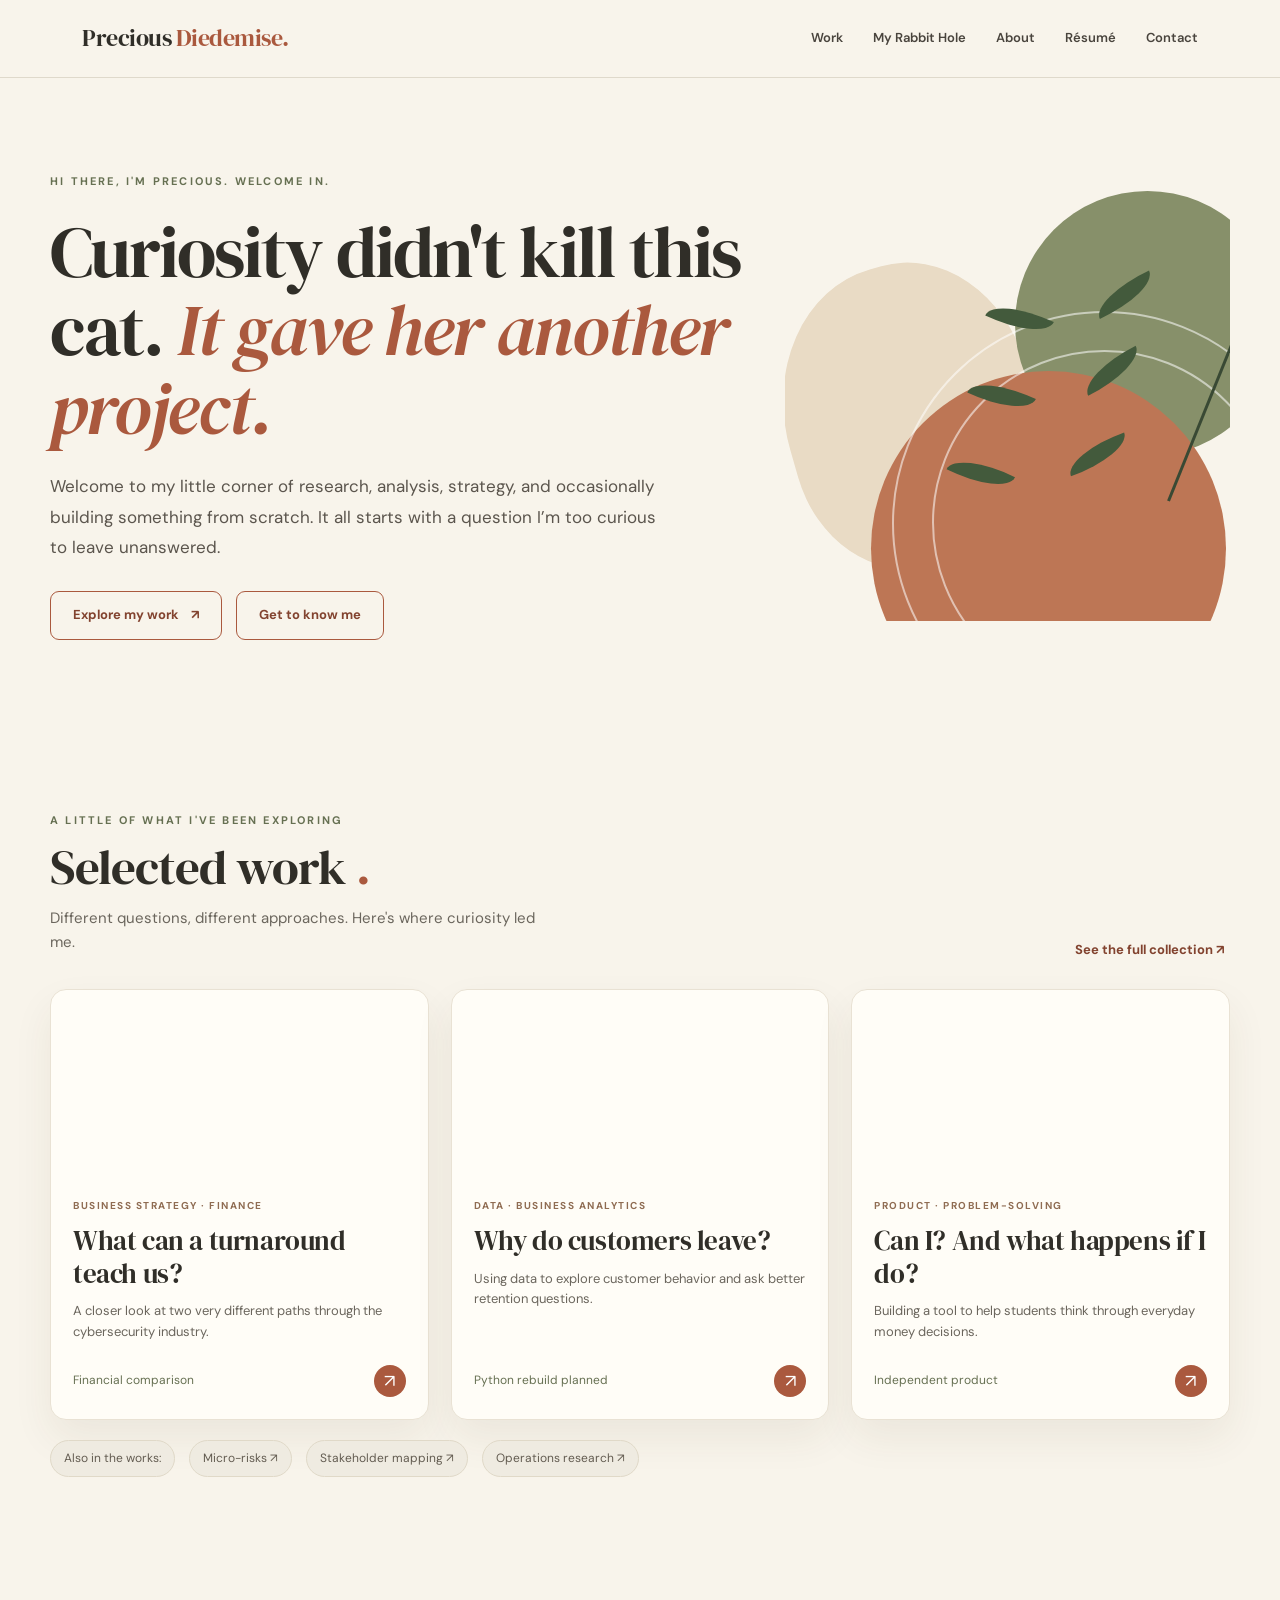
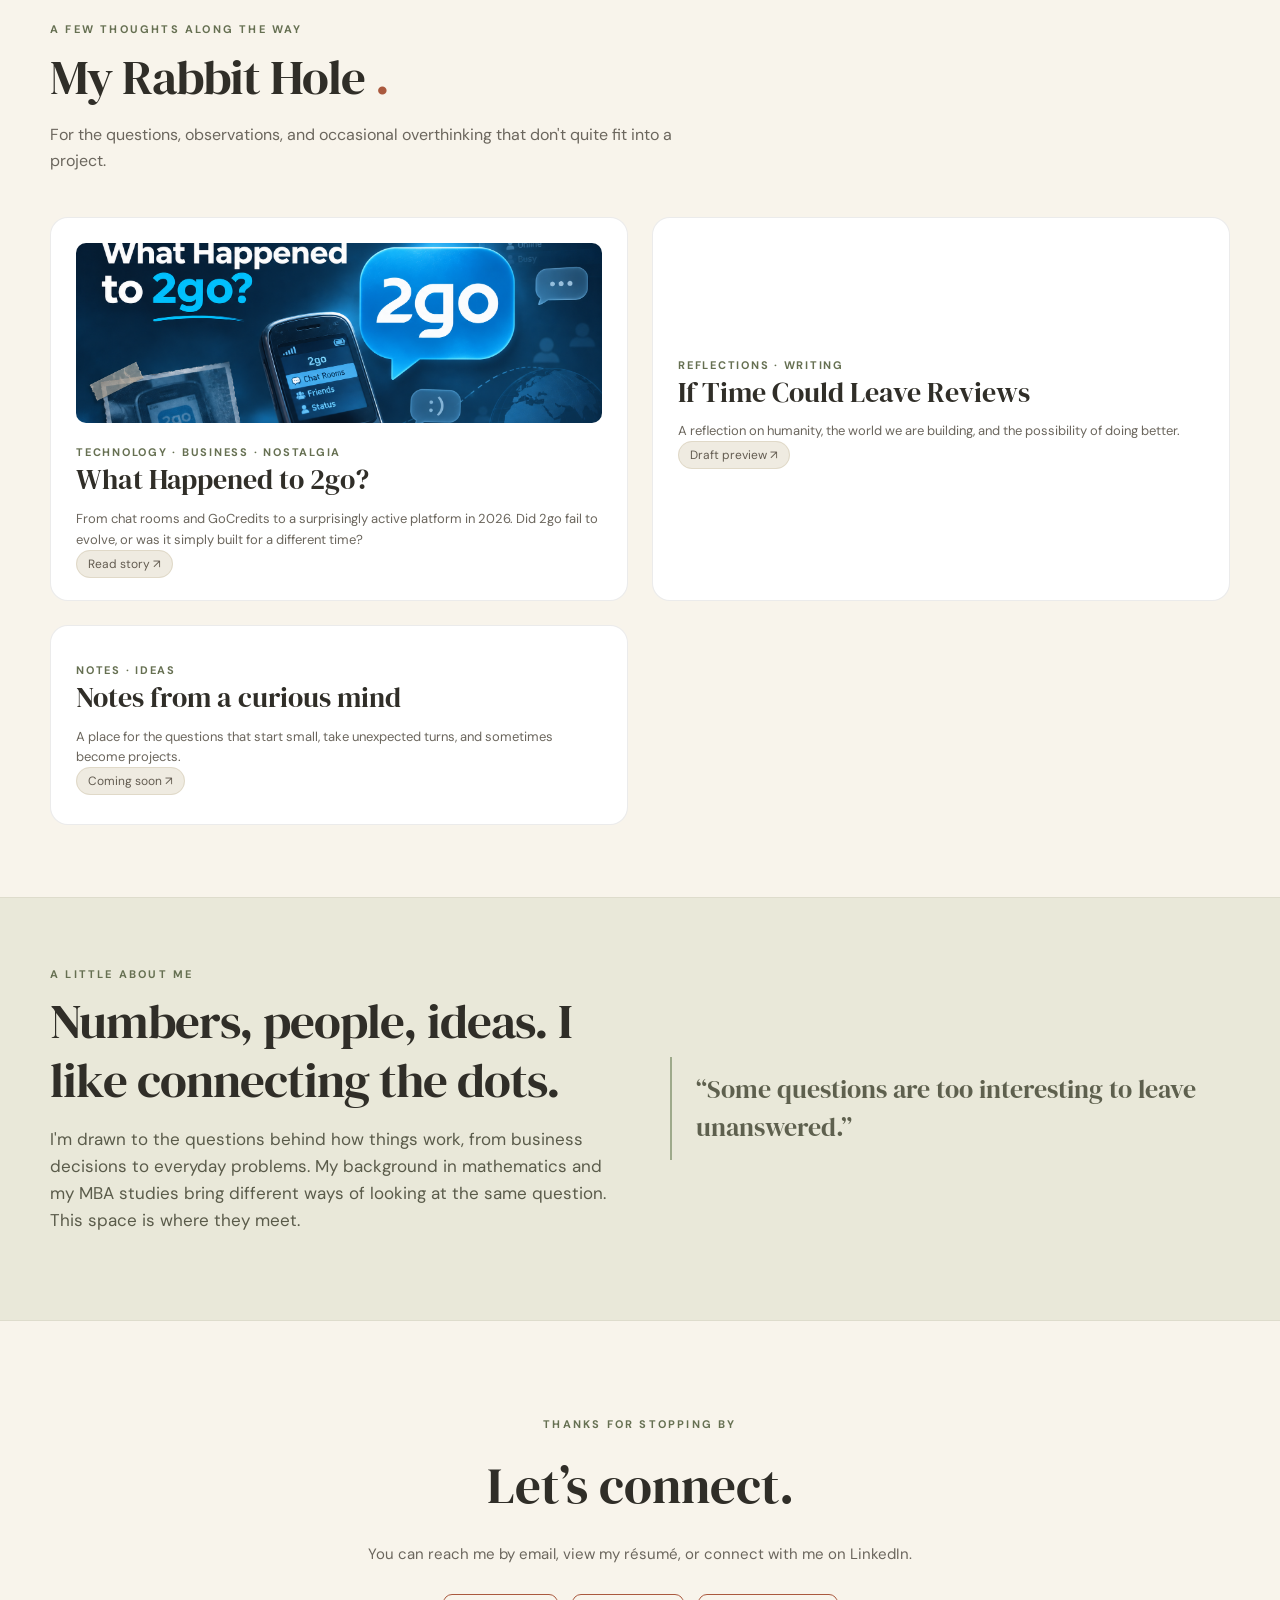
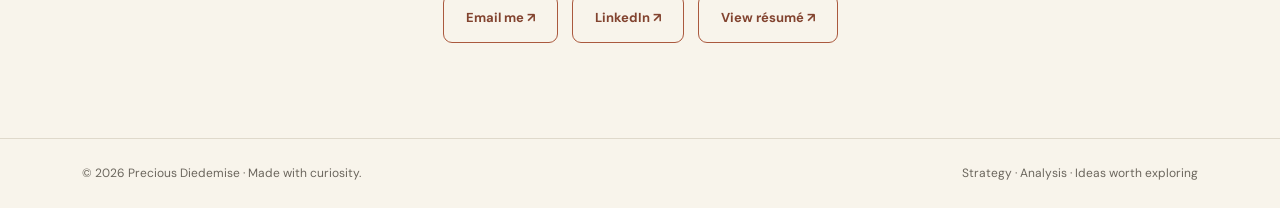
==== index.html @ a63f5d5a "Refactor HTML structure and content Updated the structure of the HTML document by modifying the head" ====
<!DOCTYPE html>
<html lang="en">
<head>
  <meta charset="utf-8"/>
  <meta name="viewport" content="width=device-width, initial-scale=1"/>
  <meta name="theme-color" content="#f8f4eb"/>
  <title>Precious Diedemise · A curious little corner</title>
  <link href="style.css" rel="stylesheet"/>
</head>

<body>
  <header class="header">
    <div class="shell header-in">
      <a class="brand" href="#home">
        Precious <em>Diedemise.</em>
      </a>

      <button class="menu" aria-controls="nav"
        aria-expanded="false" onclick="toggleNav()">
        Menu ☰
      </button>

      <nav class="nav" id="nav">
        <a href="#work">Work</a>
        <a href="#rabbit-hole">My Rabbit Hole</a>
        <a href="#about">About</a>
        <a href="Diedemise_Precious_Resume.pdf"
          rel="noopener" target="_blank">Résumé</a>
        <a href="#contact">Contact</a>
      </nav>
    </div>
  </header>

  <main>

    <!-- HOME -->
    <section class="shell hero" id="home">
      <div>
        <div class="eyebrow">
          Hi there, I'm Precious. Welcome in.
        </div>

        <h1>
          Curiosity didn't kill this cat.
          <em>It gave her another project.</em>
        </h1>

        <p class="intro">
          Welcome to my little corner of research,
          analysis, strategy, and occasionally building
          something from scratch. It all starts with a
          question I’m too curious to leave unanswered.
        </p>

        <div class="cta-line">
          <a class="secondary" href="#work">
            Explore my work <span>↗</span>
          </a>
          <a class="secondary" href="#about">
            Get to know me
          </a>
        </div>
      </div>

      <div class="hero-art" aria-hidden="true">
        <div class="pale"></div>
        <div class="medium"></div>
        <div class="large"></div>
        <div class="line"></div>
        <div class="line two"></div>
        <div class="stem"></div>
        <i class="leaf l1"></i>
        <i class="leaf l2"></i>
        <i class="leaf l3"></i>
        <i class="leaf l4"></i>
        <i class="leaf l5"></i>
        <i class="leaf l6"></i>
      </div>
    </section>

    <!-- SELECTED WORK -->
    <section class="shell sect" id="work">
      <div class="sect-head">
        <div>
          <div class="eyebrow">
            A little of what I've been exploring
          </div>

          <h2>
            Selected work
            <span style="color:var(--rust)">.</span>
          </h2>

          <p class="section-note">
            Different questions, different approaches.
            Here's where curiosity led me.
          </p>
        </div>

        <button class="all-link" onclick="showAll()">
          See the full collection ↗
        </button>
      </div>

      <div class="cards">

        <button class="project" onclick="openCase('finance')">
          <div class="project-art finance" aria-hidden="true">
            <i class="sun"></i>
            <i class="bar b1"></i>
            <i class="bar b2"></i>
            <i class="bar b3"></i>
            <i class="curve"></i>
          </div>

          <div class="project-body">
            <span class="tag">Business strategy · Finance</span>
            <h3>What can a turnaround teach us?</h3>
            <p>
              A closer look at two very different paths
              through the cybersecurity industry.
            </p>
            <div class="project-bottom">
              <span>Financial comparison</span>
              <span class="circle-arrow">↗</span>
            </div>
          </div>
        </button>

        <button class="project" onclick="openCase('churn')">
          <div class="project-art churn" aria-hidden="true">
            <i class="orbit"></i>
            <i class="orbit two"></i>
            <i class="dot d1"></i>
            <i class="dot d2"></i>
            <i class="dot d3"></i>
            <i class="dot d4"></i>
          </div>

          <div class="project-body">
            <span class="tag">Data · Business analytics</span>
            <h3>Why do customers leave?</h3>
            <p>
              Using data to explore customer behavior
              and ask better retention questions.
            </p>
            <div class="project-bottom">
              <span>Python rebuild planned</span>
              <span class="circle-arrow">↗</span>
            </div>
          </div>
        </button>

        <button class="project" onclick="openCase('cani')">
          <div class="project-art product-art" aria-hidden="true">
            <div class="phone">
              <div class="stripe"></div>
              <div class="stripe"></div>
              <div class="stripe"></div>
              <div class="stripe"></div>
            </div>
          </div>

          <div class="project-body">
            <span class="tag">Product · Problem-solving</span>
            <h3>Can I? And what happens if I do?</h3>
            <p>
              Building a tool to help students think
              through everyday money decisions.
            </p>
            <div class="project-bottom">
              <span>Independent product</span>
              <span class="circle-arrow">↗</span>
            </div>
          </div>
        </button>

      </div>

      <div class="other-work">
        <span class="pill">Also in the works:</span>

        <button class="pill" onclick="openCase('micro')">
          Micro-risks ↗
        </button>

        <button class="pill" onclick="openCase('chamber')">
          Stakeholder mapping ↗
        </button>

        <button class="pill" onclick="openCase('iss')">
          Operations research ↗
        </button>
      </div>
    </section>

    <!-- MY RABBIT HOLE -->
    <section class="shell sect" id="rabbit-hole">

      <div class="eyebrow">
        A few thoughts along the way
      </div>

      <div class="sect-head">
        <div>
          <h2>
            My Rabbit Hole
            <span style="color:var(--rust)">.</span>
          </h2>

          <p class="rabbit-intro">
            For the questions, observations, and
            occasional overthinking that don't quite
            fit into a project.
          </p>
        </div>
      </div>

      <div class="rabbit-grid">

        <!-- 2GO ARTICLE -->
        <a href="rabbit-hole/2go.html"
           class="rabbit-card"
           style="display:block; text-decoration:none; color:inherit;">

          <img
            src="what-happened-to-2go.png"
            alt="What Happened to 2go?"
            style="width:100%; height:180px; object-fit:cover; object-position:center; border-radius:10px; display:block; margin-bottom:16px;"
          />

          <span class="rabbit-tag">
            Technology · Business · Nostalgia
          </span>

          <h3>What Happened to 2go?</h3>

          <p>
            From chat rooms and GoCredits to a
            surprisingly active platform in 2026.
            Did 2go fail to evolve, or was it
            simply built for a different time?
          </p>

          <span class="pill">Read story ↗</span>
        </a>

        <!-- REFLECTION -->
        <button class="rabbit-card"
          onclick="openBlog('time')">

          <span class="rabbit-tag">
            Reflections · Writing
          </span>

          <h3>If Time Could Leave Reviews</h3>

          <p>
            A reflection on humanity, the world
            we are building, and the possibility
            of doing better.
          </p>

          <span class="pill">Draft preview ↗</span>
        </button>

        <!-- NOTES -->
        <button class="rabbit-card"
          onclick="openBlog('notes')">

          <span class="rabbit-tag">
            Notes · Ideas
          </span>

          <h3>Notes from a curious mind</h3>

          <p>
            A place for the questions that start small,
            take unexpected turns, and sometimes
            become projects.
          </p>

          <span class="pill">Coming soon ↗</span>
        </button>

      </div>
    </section>

    <!-- ABOUT -->
    <div class="about-wrap" id="about">
      <section class="shell about">
        <div>
          <div class="eyebrow">
            A little about me
          </div>

          <h2>
            Numbers, people, ideas.
            I like connecting the dots.
          </h2>

          <p class="about-copy">
            I'm drawn to the questions behind how things work,
            from business decisions to everyday problems.
            My background in mathematics and my MBA studies
            bring different ways of looking at the same question.
            This space is where they meet.
          </p>
        </div>

        <div class="aside">
          “Some questions are too interesting to leave unanswered.”
        </div>
      </section>
    </div>

    <!-- CONTACT -->
    <section class="shell contact" id="contact">

      <div class="eyebrow">
        Thanks for stopping by
      </div>

      <h2>Let’s connect.</h2>

      <p>
        You can reach me by email, view my résumé,
        or connect with me on LinkedIn.
      </p>

      <div class="cta-line" style="justify-content:center">
        <a class="secondary"
          href="mailto:pdiedemise@gmail.com">
          Email me ↗
        </a>

        <a class="secondary"
          href="https://www.linkedin.com/in/precious-diedemise/"
          rel="noopener" target="_blank">
          LinkedIn ↗
        </a>

        <a class="secondary"
          href="Diedemise_Precious_Resume.pdf"
          rel="noopener" target="_blank">
          View résumé ↗
        </a>
      </div>

    </section>

  </main>

  <!-- FOOTER -->
  <footer class="footer">
    <div class="shell">
      <span>
        © 2026 Precious Diedemise · Made with curiosity.
      </span>

      <span>
        Strategy · Analysis · Ideas worth exploring
      </span>
    </div>
  </footer>

  <!-- EXISTING DIALOG -->
  <div
    class="overlay"
    id="overlay"
    role="dialog"
    aria-modal="true"
    aria-labelledby="dialogTitle"
    onclick="if(event.target===this)closeDialog()">

    <div class="dialog">

      <div class="dialog-top">
        <div>
          <div class="eyebrow" id="dialogTag"></div>
          <h2 id="dialogTitle"></h2>
        </div>

        <button class="close"
          aria-label="Close"
          onclick="closeDialog()">×</button>
      </div>

      <p class="dialog-lead" id="dialogLead"></p>

      <div class="details">
        <div class="detail">
          <strong>The question</strong>
          <p id="dialogQuestion"></p>
        </div>

        <div class="detail">
          <strong>What this work shows</strong>
          <p id="dialogSkill"></p>
        </div>
      </div>

      <p class="notice" id="dialogNotice"></p>

    </div>
  </div>

  <script src="script.js"></script>
</body>
</html>
---- style.css ----
@import url('https://fonts.googleapis.com/css2?family=DM+Sans:wght@400;500;600;700&family=DM+Serif+Display:ital@0;1&display=swap');
  
  
:root {
  --cream:#f8f4eb;
  --paper:#fffdf7;
  --ink:#302e28;
  --muted:#6b665d;
  --rust:#aa593e;
  --deep:#82432f;
  --olive:#667052;
  --line:#dfd9cb;
  --sage:#e8e9da;
  --tan:#f0e3d2;
  --shadow:0 18px 40px rgba(71,55,32,.07)}
* {
  box-sizing:border-box}
html {
  scroll-behavior:smooth}
body {
  margin:0;
  background:var(--cream);
  color:var(--ink);
  font-family:'DM Sans',Arial,sans-serif;
  font-size:15px;
  line-height:1.6}
button,a {
  font:inherit}
a {
  color:inherit;
  text-decoration:none}
button {
  cursor:pointer}
button:focus-visible,a:focus-visible {
  outline:3px solid #bd8651;
  outline-offset:4px}
.shell {
  max-width:1180px;
  margin:auto;
  padding:0 32px}
.header {
  position:sticky;
  top:0;
  z-index:20;
  background:rgba(248,244,235,.94);
  backdrop-filter:blur(15px);
  border-bottom:1px solid var(--line)}
.header-in {
  min-height:77px;
  display:flex;
  align-items:center;
  justify-content:space-between;
  gap:16px}
.brand {
  font-family:'DM Serif Display',Georgia,serif;
  font-size:24px;
  letter-spacing:-.5px}
.brand em {
  font-style:normal;
  color:var(--rust)}
.nav {
  display:flex;
  align-items:center;
  gap:30px}
.nav a,.nav button {
  background:none;
  border:0;
  color:#49443d;
  font-size:13px;
  font-weight:600}
.nav a:hover,.nav button:hover {
  color:var(--rust)}
.nav .active {
  color:var(--rust)}
.menu {
  display:none;
  border:1px solid var(--line);
  background:transparent;
  border-radius:8px;
  padding:7px 11px}
.hero {
  display:grid;
  grid-template-columns:1.24fr .76fr;
  gap:10px;
  align-items:center;
  padding:95px 0 100px;
  min-height:570px;
  position:relative}
.eyebrow {
  font-size:11px;
  text-transform:uppercase;
  letter-spacing:.2em;
  color:var(--olive);
  font-weight:700}
.hero h1 {
  font-family:'DM Serif Display',Georgia,serif;
  font-size:clamp(50px,5.65vw,81px);
  font-weight:400;
  letter-spacing:-2px;
  line-height:1.09;
  margin:22px 0 22px;
  max-width:710px}
.hero h1 em {
  color:var(--rust);
  font-weight:400}
.intro {
  font-size:17px;
  color:#5b554d;
  max-width:625px;
  line-height:1.8}
.cta-line {
  display:flex;
  gap:14px;
  align-items:center;
  margin-top:28px;
  flex-wrap:wrap}
.primary,.secondary {
  display:inline-flex;
  align-items:center;
  gap:12px;
  justify-content:center;
  border-radius:9px;
  padding:13px 22px;
  font-weight:700;
  font-size:13px;
  transition:transform .2s,background .2s;
  border:1px solid var(--rust)}
.primary {
  background:var(--rust);
  color:white}
.primary:hover {
  background:var(--deep);
  transform:translateY(-2px)}
.secondary {
  background:transparent;
  color:var(--deep)}
.secondary:hover {
  background:#f0e6d7}
.hero-art {
  height:430px;
  position:relative;
  overflow:hidden;
  isolation:isolate}
.hero-art .large {
  position:absolute;
  right:1%;
  bottom:-105px;
  width:355px;
  height:355px;
  border-radius:50%;
  background:#bd7655}
.hero-art .medium {
  position:absolute;
  right:-50px;
  top:0;
  width:265px;
  height:265px;
  border-radius:50%;
  background:#87906a}
.hero-art .pale {
  position:absolute;
  left:0;
  top:73px;
  width:250px;
  height:300px;
  border-radius:53% 47% 58% 42%;
  background:#e9dbc5;
  transform:rotate(-16deg)}
.hero-art .line {
  position:absolute;
  border:2px solid rgba(255,255,255,.55);
  border-radius:50%;
  width:425px;
  height:425px;
  right:-87px;
  bottom:-115px}
.hero-art .line.two {
  width:345px;
  height:345px;
  right:-47px;
  bottom:-74px}
.stem {
  position:absolute;
  right:60px;
  top:80px;
  width:3px;
  height:230px;
  background:#394934;
  transform:rotate(22deg);
  transform-origin:bottom}
.leaf {
  position:absolute;
  width:65px;
  height:23px;
  background:#435a3c;
  border-radius:100% 0 100% 0;
  transform-origin:0 50%}
.leaf.l1 {
  right:70px;
  top:106px;
  transform:rotate(-25deg)}
.leaf.l2 {
  right:116px;
  top:130px;
  transform:rotate(205deg)}
.leaf.l3 {
  right:82px;
  top:183px;
  transform:rotate(-27deg)}
.leaf.l4 {
  right:134px;
  top:207px;
  transform:rotate(205deg)}
.leaf.l5 {
  right:98px;
  top:263px;
  transform:rotate(-20deg)}
.leaf.l6 {
  right:155px;
  top:285px;
  transform:rotate(206deg)}
.sect {
  padding:72px 0}
.sect-head {
  display:flex;
  align-items:end;
  justify-content:space-between;
  gap:22px;
  margin-bottom:27px}
.sect h2,.about h2 {
  font-family:'DM Serif Display',Georgia,serif;
  font-size:clamp(35px,3.8vw,51px);
  font-weight:400;
  letter-spacing:-1px;
  line-height:1.2;
  margin:9px 0}
.section-note {
  color:var(--muted);
  max-width:500px;
  margin:8px 0}
.all-link {
  font-size:13px;
  color:var(--deep);
  font-weight:700;
  background:none;
  border:none;
  white-space:nowrap}
.cards {
  display:grid;
  grid-template-columns:repeat(3,minmax(0,1fr));
  gap:22px}
.project {
  display:flex;
  flex-direction:column;
  border:1px solid #e9e2d4;
  background:var(--paper);
  border-radius:16px;
  overflow:hidden;
  box-shadow:var(--shadow);
  transition:transform .22s,box-shadow .22s;
  text-align:left;
  padding:0;
  color:var(--ink)}
.project:hover {
  transform:translateY(-5px);
  box-shadow:0 25px 50px rgba(71,55,32,.13)}
.project-art {
  height:185px;
  position:relative;
  overflow:hidden}
.project-art.finance {
  background:#e5d0b7}
.finance .sun {
  position:absolute;
  width:170px;
  height:170px;
  background:#cc8163;
  border-radius:50%;
  left:-24px;
  bottom:-80px}
.finance .bar {
  position:absolute;
  bottom:30px;
  width:35px;
  background:#566953;
  border-radius:5px 5px 0 0}
.finance .b1 {
  height:58px;
  left:46%}
.finance .b2 {
  height:94px;
  left:60%;
  background:#7e8b6d}
.finance .b3 {
  height:131px;
  left:74%;
  background:#3f594c}
.finance .curve {
  position:absolute;
  top:42px;
  left:34%;
  width:180px;
  height:90px;
  border-top:3px solid #a2523a;
  transform:rotate(-19deg);
  border-radius:50%}
.churn {
  background:#dee1cd}
.churn .orbit {
  position:absolute;
  border:2px solid #a0a98e;
  border-radius:50%;
  width:245px;
  height:245px;
  top:19px;
  left:16%}
.churn .orbit.two {
  width:150px;
  height:150px;
  top:66px;
  left:30%;
  border-color:#bbc3ac}
.churn .dot {
  position:absolute;
  border-radius:50%;
  background:#b5684a;
  width:21px;
  height:21px}
.churn .d1 {
  left:23%;
  top:33%}
.churn .d2 {
  left:71%;
  top:22%;
  background:#596e52}
.churn .d3 {
  left:66%;
  top:77%;
  width:31px;
  height:31px}
.churn .d4 {
  left:47%;
  top:53%;
  background:#4b5e47;
  width:43px;
  height:43px}
.product-art {
  background:#e8ded0}
.product-art .phone {
  width:124px;
  height:190px;
  background:#faf6ed;
  border:6px solid #4e5d48;
  border-radius:24px;
  transform:rotate(-12deg);
  position:absolute;
  top:22px;
  left:36%;
  box-shadow:12px 15px 0 rgba(61,60,44,.12);
  padding:28px 13px}
.phone .stripe {
  height:11px;
  background:#e1e5d6;
  border-radius:8px;
  margin-bottom:11px}
.phone .stripe:nth-child(2) {
  width:74%;
  background:#c7a187}
.phone .stripe:nth-child(3) {
  width:90%}
.phone .stripe:nth-child(4) {
  background:#a4b39a;
  height:24px;
  margin-top:18px}
.project-body {
  padding:23px 22px 22px;
  flex:1;
  display:flex;
  flex-direction:column}
.tag {
  font-size:10px;
  text-transform:uppercase;
  color:#8f6c52;
  letter-spacing:.15em;
  font-weight:700}
.project h3 {
  font-family:'DM Serif Display',Georgia,serif;
  font-size:27px;
  line-height:1.22;
  font-weight:400;
  letter-spacing:-.4px;
  margin:11px 0}
.project p {
  color:var(--muted);
  font-size:13px;
  margin:0 0 22px}
.project-bottom {
  display:flex;
  justify-content:space-between;
  align-items:center;
  margin-top:auto;
  font-size:12px;
  color:var(--olive)}
.circle-arrow {
  display:grid;
  place-items:center;
  background:var(--rust);
  color:white;
  width:32px;
  height:32px;
  border-radius:50%;
  font-size:18px}
.other-work {
  margin-top:20px;
  display:flex;
  gap:14px;
  flex-wrap:wrap}
.pill {
  background:#efebe1;
  border:1px solid #e0d9c8;
  border-radius:100px;
  padding:8px 13px;
  color:#635c51;
  font-size:12px}
.about-wrap {
  background:#e9e8d9;
  border-top:1px solid #dedccc;
  border-bottom:1px solid #dedccc}
.about {
  display:grid;
  grid-template-columns:1fr 1fr;
  gap:60px;
  align-items:center;
  padding:68px 0}
.about-copy {
  font-size:17px;
  max-width:580px;
  color:#5a5b4a}
.about .aside {
  border-left:2px solid #9eaa8b;
  padding:14px 0 14px 24px;
  color:#5e604e;
  font-family:'DM Serif Display',Georgia,serif;
  font-size:26px;
  line-height:1.45}
.contact {
  text-align:center;
  padding:95px 0}
.contact h2 {
  font-family:'DM Serif Display',Georgia,serif;
  font-size:clamp(38px,4vw,55px);
  font-weight:400;
  margin:12px 0}
.contact p {
  color:var(--muted)}
.footer {
  border-top:1px solid var(--line);
  padding:25px 0;
  color:var(--muted);
  font-size:12px}
.footer .shell {
  display:flex;
  justify-content:space-between;
  gap:10px;
  flex-wrap:wrap}
.overlay {
  position:fixed;
  inset:0;
  z-index:40;
  background:rgba(31,30,25,.6);
  display:none;
  align-items:center;
  justify-content:center;
  padding:24px}
.overlay.open {
  display:flex}
.dialog {
  background:var(--paper);
  border-radius:20px;
  max-width:790px;
  width:100%;
  max-height:90vh;
  overflow:auto;
  box-shadow:0 30px 100px rgba(0,0,0,.27);
  padding:34px}
.dialog-top {
  display:flex;
  justify-content:space-between;
  align-items:start;
  gap:20px}
.dialog h2 {
  font-family:'DM Serif Display',Georgia,serif;
  font-size:clamp(30px,4.5vw,47px);
  font-weight:400;
  line-height:1.15;
  margin:9px 0 15px}
.close {
  background:#eee8dd;
  border:0;
  border-radius:50%;
  width:37px;
  height:37px;
  flex-shrink:0;
  font-size:22px}
.dialog-lead {
  font-size:17px;
  color:#5c584e}
.details {
  display:grid;
  grid-template-columns:1fr 1fr;
  gap:18px;
  margin:26px 0}
.detail {
  background:#f2eee5;
  padding:19px;
  border-radius:10px}
.detail strong {
  display:block;
  margin-bottom:5px}
.detail p {
  margin:0;
  color:#686155;
  font-size:13px}
.notice {
  background:#e6e9dc;
  padding:15px 18px;
  border-radius:10px;
  font-size:13px;
  color:#525d49}
.back-top {
  display:block;
  text-align:right;
  padding:10px 0;
  font-size:12px;
  color:var(--muted)}
@media(max-width:850px) {
  .hero {
  grid-template-columns:1fr;
  gap:0;
  padding:65px 0 35px}
.hero-art {
  height:220px;
  max-width:400px;
  width:100%;
  margin:auto}
.hero-art .large {
  bottom:-220px}
.hero-art .medium {
  right:0;
  top:0}
.hero-art .pale {
  top:45px}
.stem {
  top:0}
.leaf.l1 {
  top:26px}
.leaf.l2 {
  top:50px}
.leaf.l3 {
  top:103px}
.leaf.l4 {
  top:127px}
.leaf.l5 {
  top:183px}
.leaf.l6 {
  top:205px}
.cards {
  grid-template-columns:repeat(2,minmax(0,1fr))}
.about {
  grid-template-columns:1fr;
  gap:15px}
}
@media(max-width:600px) {
  .shell {
  padding:0 20px}
.header-in {
  min-height:68px}
.brand {
  font-size:21px}
.menu {
  display:block}
.nav {
  display:none;
  position:absolute;
  left:0;
  right:0;
  top:68px;
  background:var(--cream);
  padding:20px;
  box-shadow:0 15px 25px #0001;
  flex-direction:column;
  align-items:stretch;
  gap:15px}
.nav.open {
  display:flex}
.hero h1 {
  font-size:47px;
  letter-spacing:-1.5px}
.hero {
  padding:48px 0 20px}
.intro {
  font-size:15px}
.hero-art {
  height:170px}
.cards {
  grid-template-columns:1fr}
.sect {
  padding:49px 0}
.sect-head {
  align-items:start;
  flex-direction:column}
.about {
  padding:48px 0}
.about .aside {
  font-size:23px}
.details {
  grid-template-columns:1fr}
.dialog {
  padding:23px}
.contact {
  padding:65px 0}
}

.rabbit-section {
  background:#f0ebe0;
  border-top:1px solid var(--line);
  border-bottom:1px solid var(--line)}
.rabbit-grid {
  display:grid;
  grid-template-columns:1fr 1fr;
  gap:22px;
  margin-top:28px}
.rabbit-card {
  background:var(--paper);
  border:1px solid #e2d9c9;
  border-radius:16px;
  text-align:left;
  padding:25px;
  display:flex;
  flex-direction:column;
  align-items:flex-start;
  min-height:200px;
  transition:transform .2s,box-shadow .2s}
.rabbit-card:hover {
  transform:translateY(-4px);
  box-shadow:var(--shadow)}
.rabbit-card h3 {
  font:normal 28px/1.2 'DM Serif Display',Georgia,serif;
  margin:14px 0 10px}
.rabbit-card p {
  color:var(--muted);
  font-size:13px;
  margin:0}
.rabbit-card .pill {
  margin-top:auto;
  padding:5px 11px}
.rabbit-tag {
  font-weight:700;
  letter-spacing:.16em;
  text-transform:uppercase;
  color:var(--olive);
  font-size:11px}
.rabbit-intro {
  max-width:680px;
  color:var(--muted);
  font-size:16px}
@media(max-width:600px) {
  .rabbit-grid {
  grid-template-columns:1fr}
.rabbit-card {
  min-height:185px}
}
.rabbit-hole-section {
  padding: 4rem 1.5rem;
}

.section-tag {
  font-size: 0.9rem;
  text-transform: uppercase;
  letter-spacing: 0.08em;
  margin-bottom: 0.5rem;
  opacity: 0.75;
}

.section-intro {
  max-width: 700px;
  margin-bottom: 2rem;
}

.rabbit-grid {
  display: grid;
  gap: 1.5rem;
}

.rabbit-card {
  display: block;
  text-decoration: none;
  color: inherit;
  border: 1px solid rgba(0,0,0,0.08);
  border-radius: 18px;
  overflow: hidden;
  background: #fff;
  transition: transform 0.2s ease, box-shadow 0.2s ease;
}

.rabbit-card:hover {
  transform: translateY(-4px);
  box-shadow: 0 12px 30px rgba(0,0,0,0.08);
}

.rabbit-card-image {
  width: 100%;
  display: block;
  height: auto;
}

.rabbit-card-content {
  padding: 1.25rem;
}

.rabbit-card-label {
  font-size: 0.85rem;
  text-transform: uppercase;
  letter-spacing: 0.06em;
  opacity: 0.7;
  margin-bottom: 0.5rem;
}

.rabbit-card h3 {
  margin: 0 0 0.75rem;
}

.rabbit-read-more {
  display: inline-block;
  margin-top: 0.75rem;
  font-weight: 600;
}

.article-page {
  padding: 2rem 1.5rem 4rem;
}

.back-link {
  display: inline-block;
  margin-bottom: 2rem;
  text-decoration: none;
}

.rabbit-article {
  max-width: 760px;
  margin: 0 auto;
  line-height: 1.8;
}

.article-label {
  font-size: 0.9rem;
  text-transform: uppercase;
  letter-spacing: 0.06em;
  opacity: 0.7;
}

.article-cover {
  width: 100%;
  border-radius: 16px;
  margin: 1.5rem 0 2rem;
  display: block;
}

.rabbit-article h1 {
  margin-bottom: 1rem;
}

.rabbit-article h2 {
  margin-top: 2.5rem;
  margin-bottom: 1rem;
}
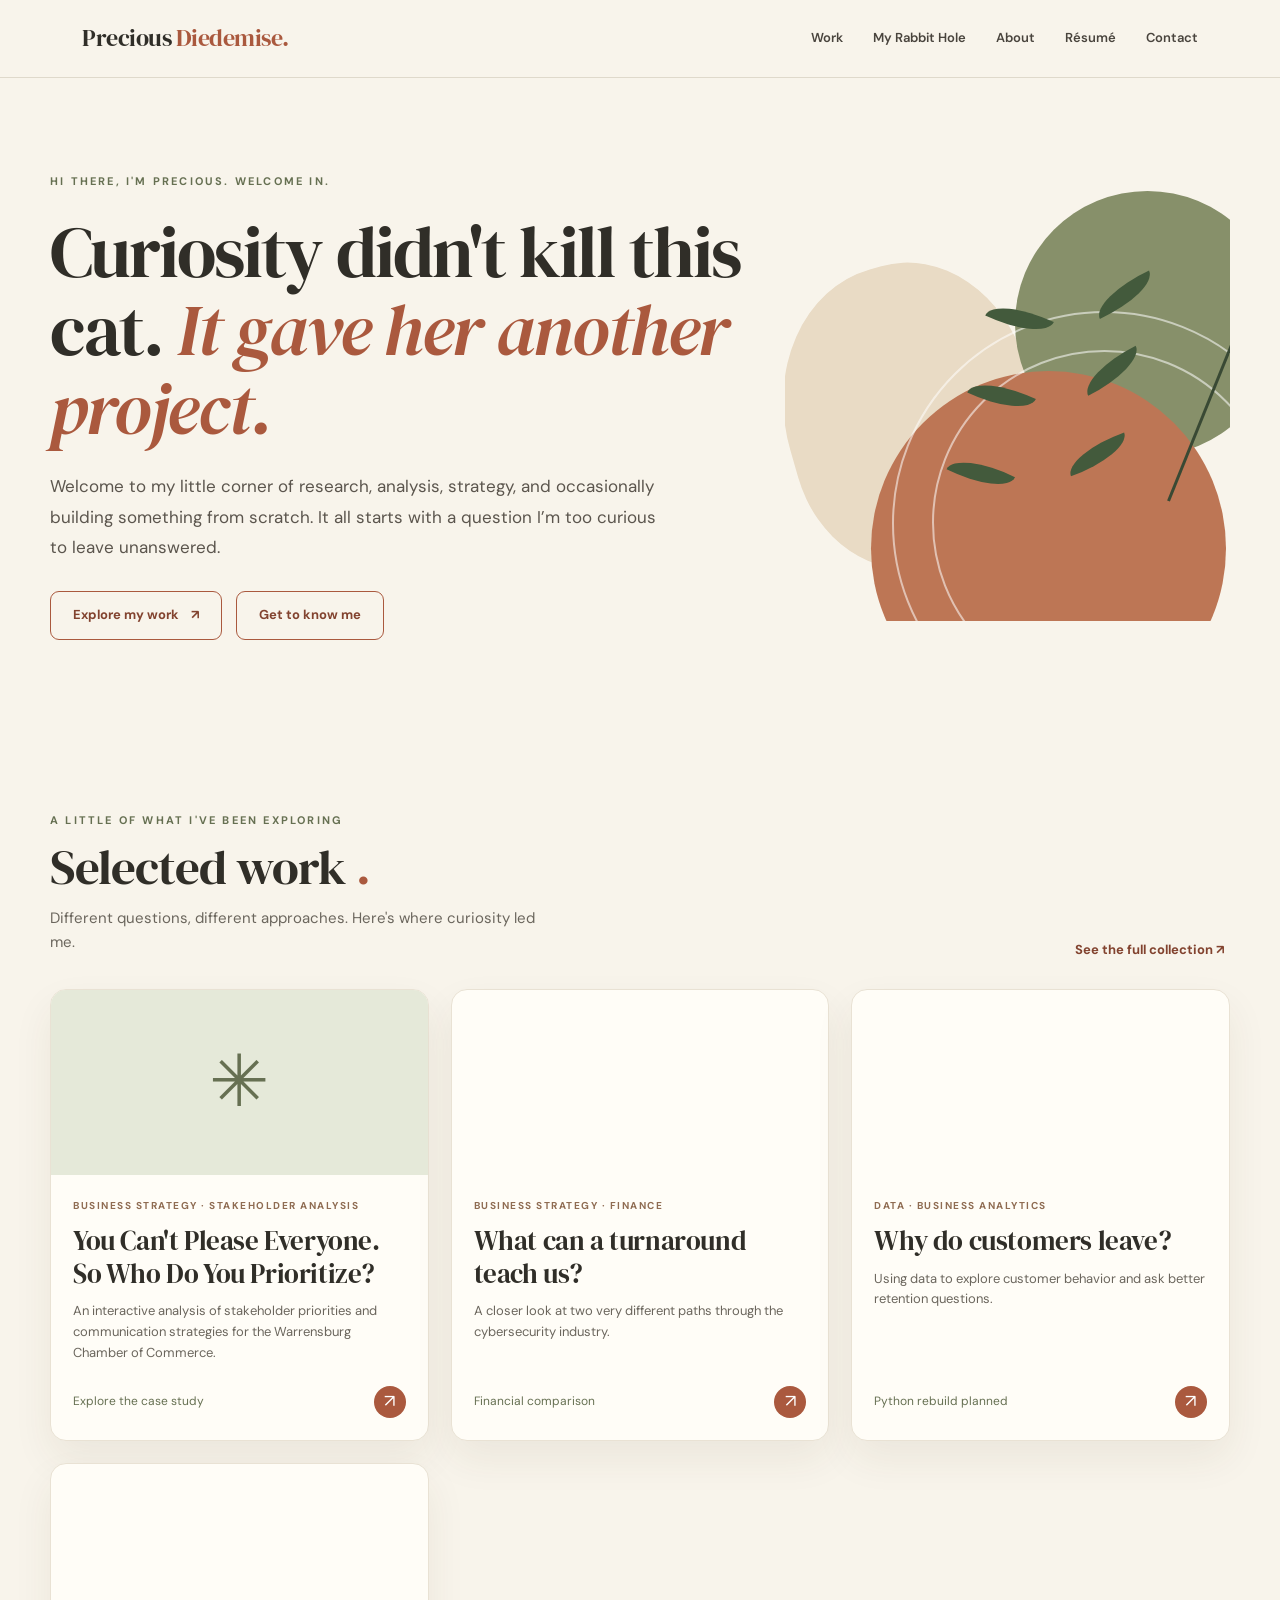
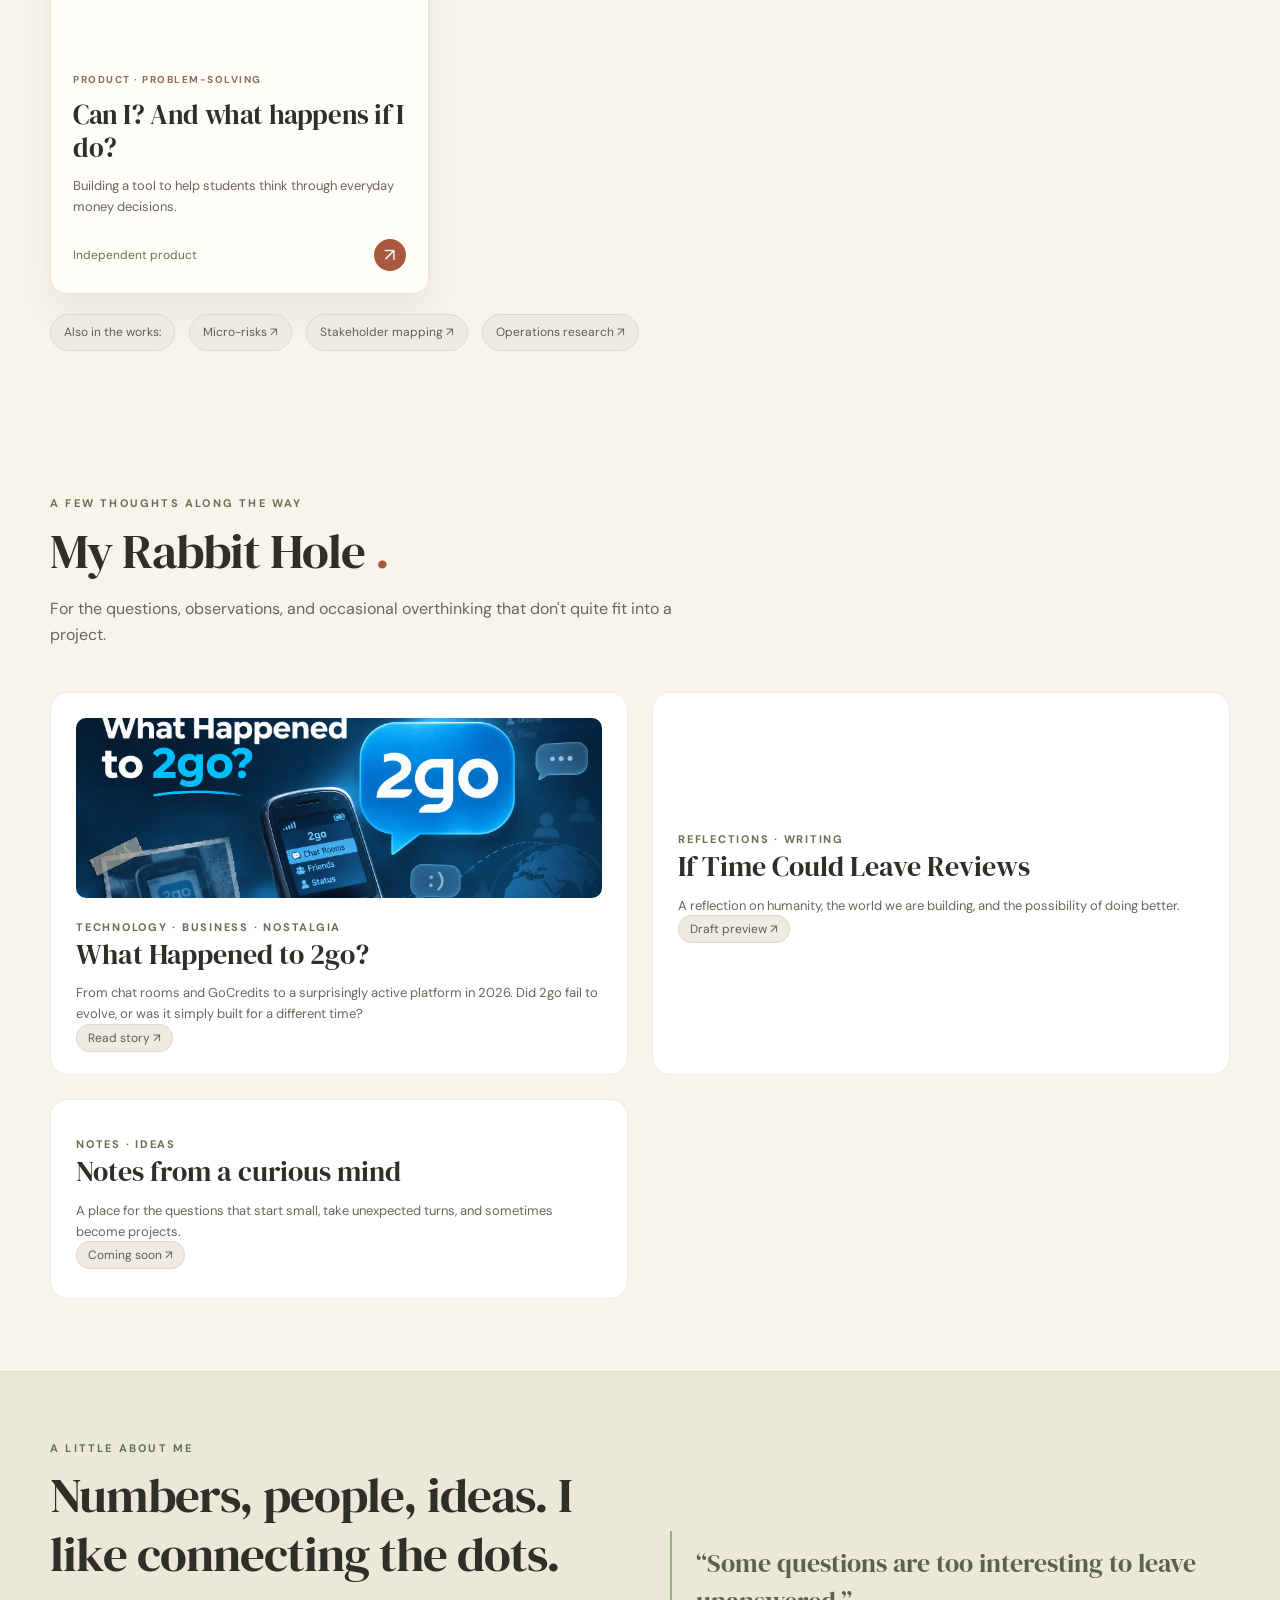
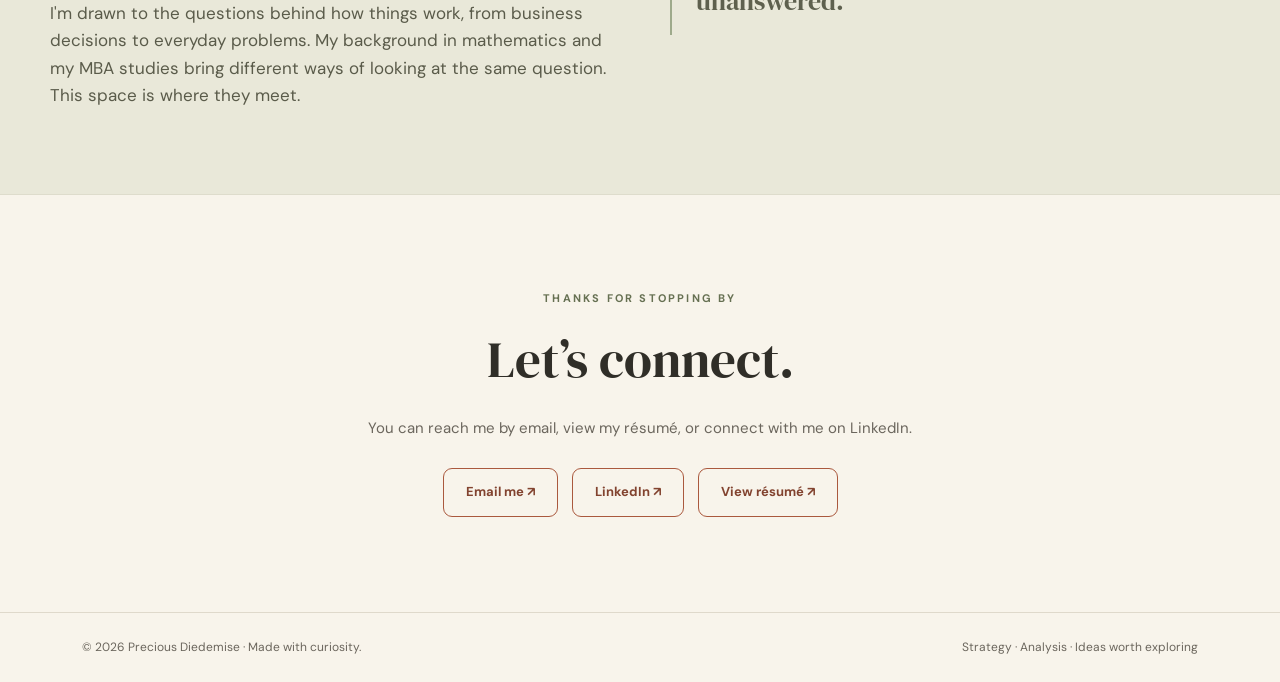
==== commit 8e518b7c: "Add Stakeholder Analysis project section to index.html Added a new project section for Stakeholder A" ====
--- a/index.html
+++ b/index.html
@@ -104,6 +104,29 @@
       </div>
 
       <div class="cards">
+      
+<a class="project" href="stakeholder-analysis.html">
+  <div class="project-art"
+       style="background:#e5e9d9;display:grid;place-items:center"
+       aria-hidden="true">
+    <span style="font-size:72px;color:#667052">✳</span>
+  </div>
+
+  <div class="project-body">
+    <span class="tag">Business Strategy · Stakeholder Analysis</span>
+    <h3>You Can't Please Everyone. So Who Do You Prioritize?</h3>
+    <p>
+      An interactive analysis of stakeholder priorities
+      and communication strategies for the Warrensburg
+      Chamber of Commerce.
+    </p>
+    <div class="project-bottom">
+      <span>Explore the case study</span>
+      <span class="circle-arrow">↗</span>
+    </div>
+  </div>
+</a>
+
 
         <button class="project" onclick="openCase('finance')">
           <div class="project-art finance" aria-hidden="true">
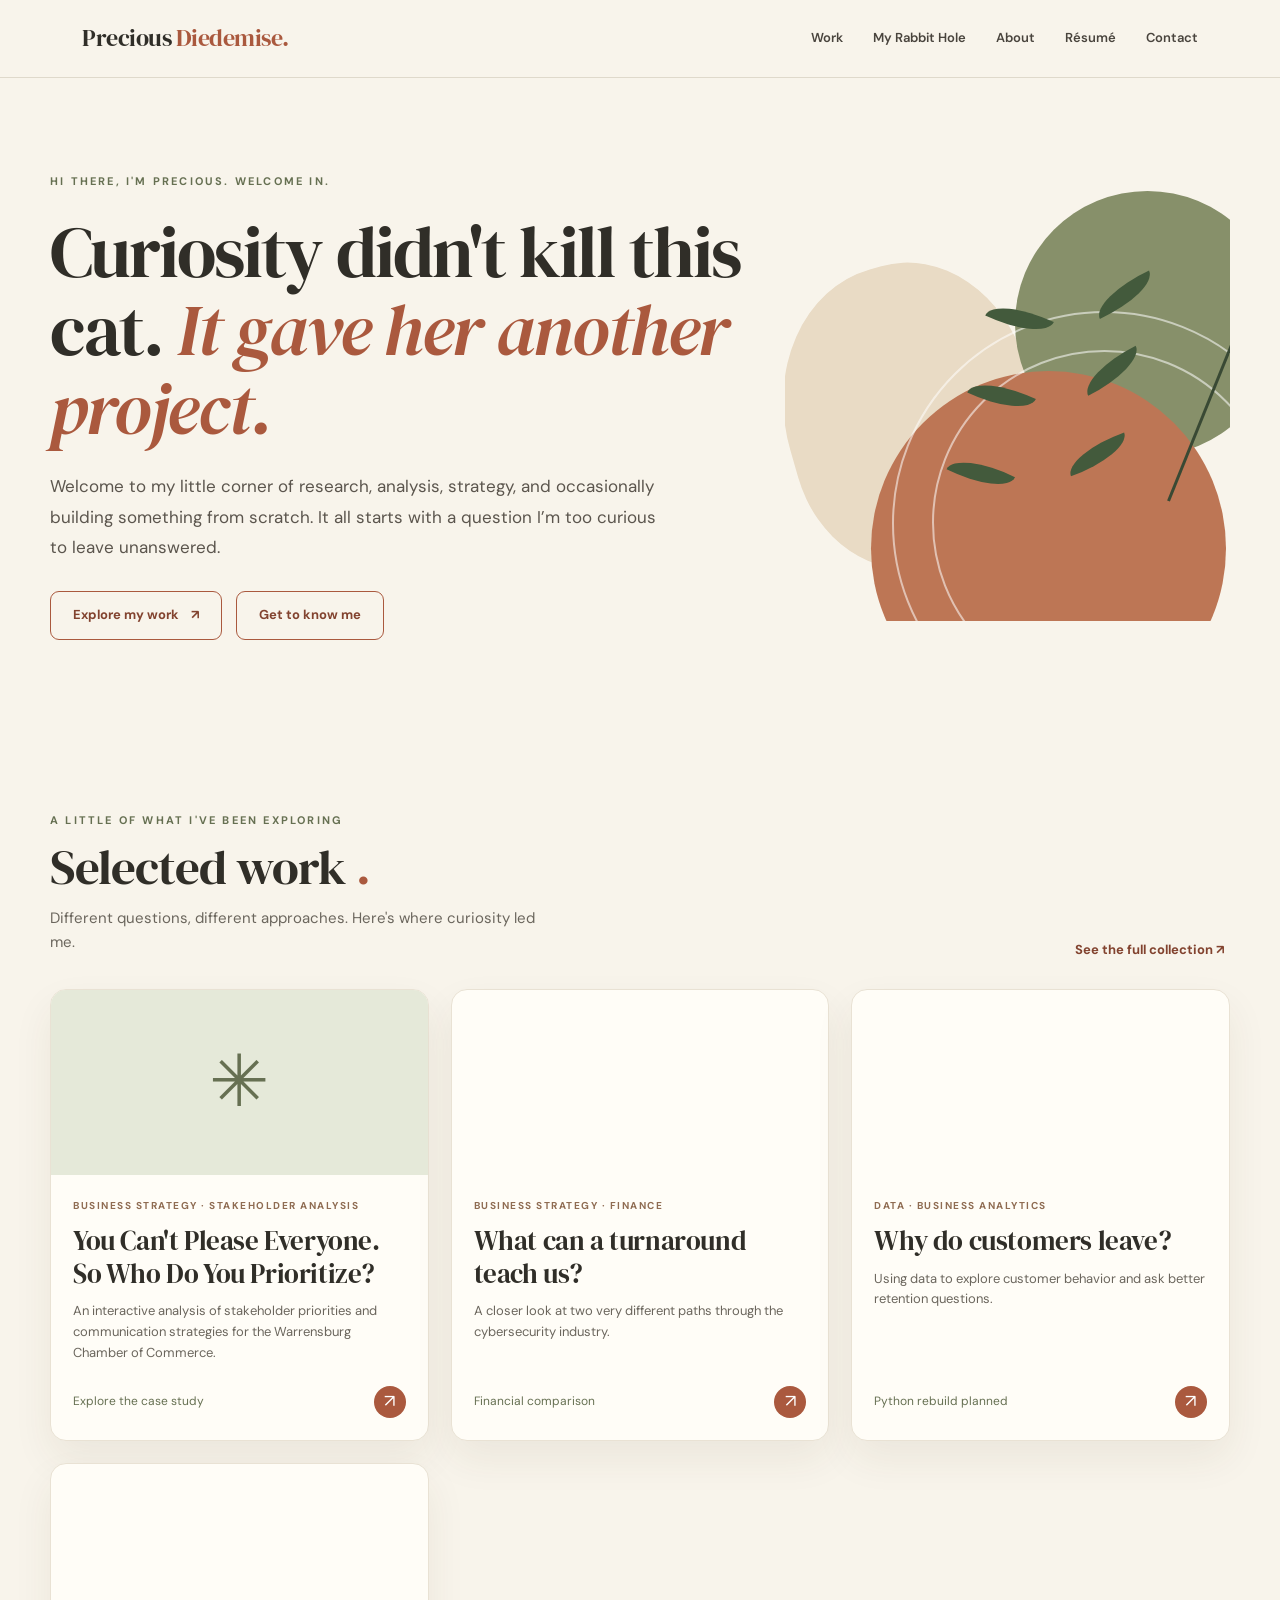
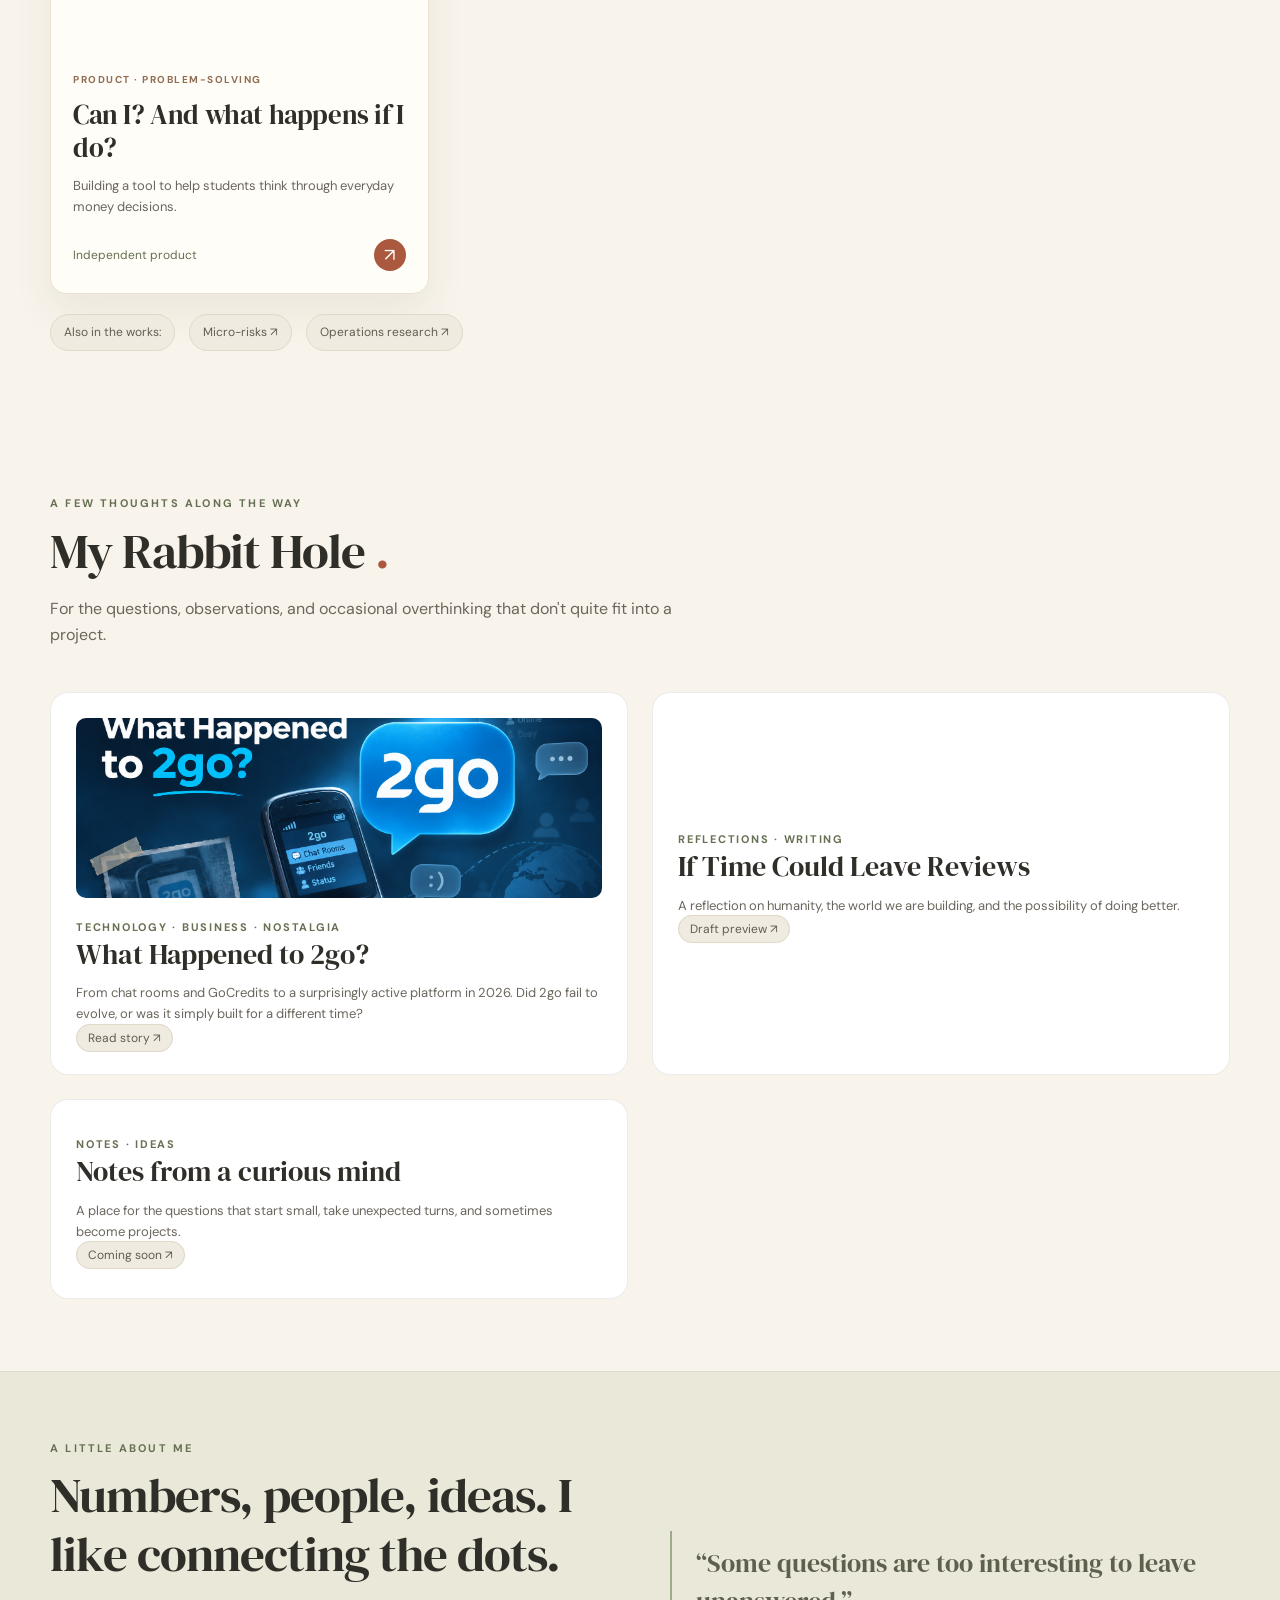
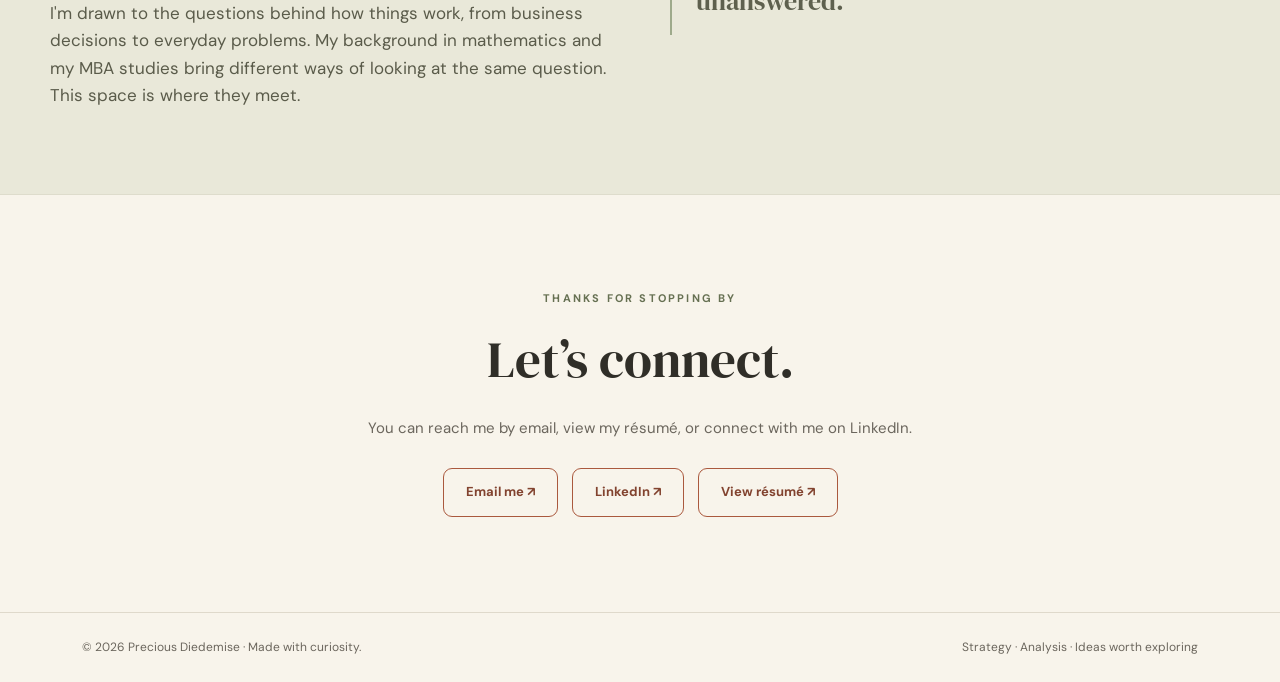
==== commit a3819878: "Remove 'Stakeholder mapping' button Removed the 'Stakeholder mapping' button from the interface." ====
--- a/index.html
+++ b/index.html
@@ -208,10 +208,6 @@
           Micro-risks ↗
         </button>
 
-        <button class="pill" onclick="openCase('chamber')">
-          Stakeholder mapping ↗
-        </button>
-
         <button class="pill" onclick="openCase('iss')">
           Operations research ↗
         </button>
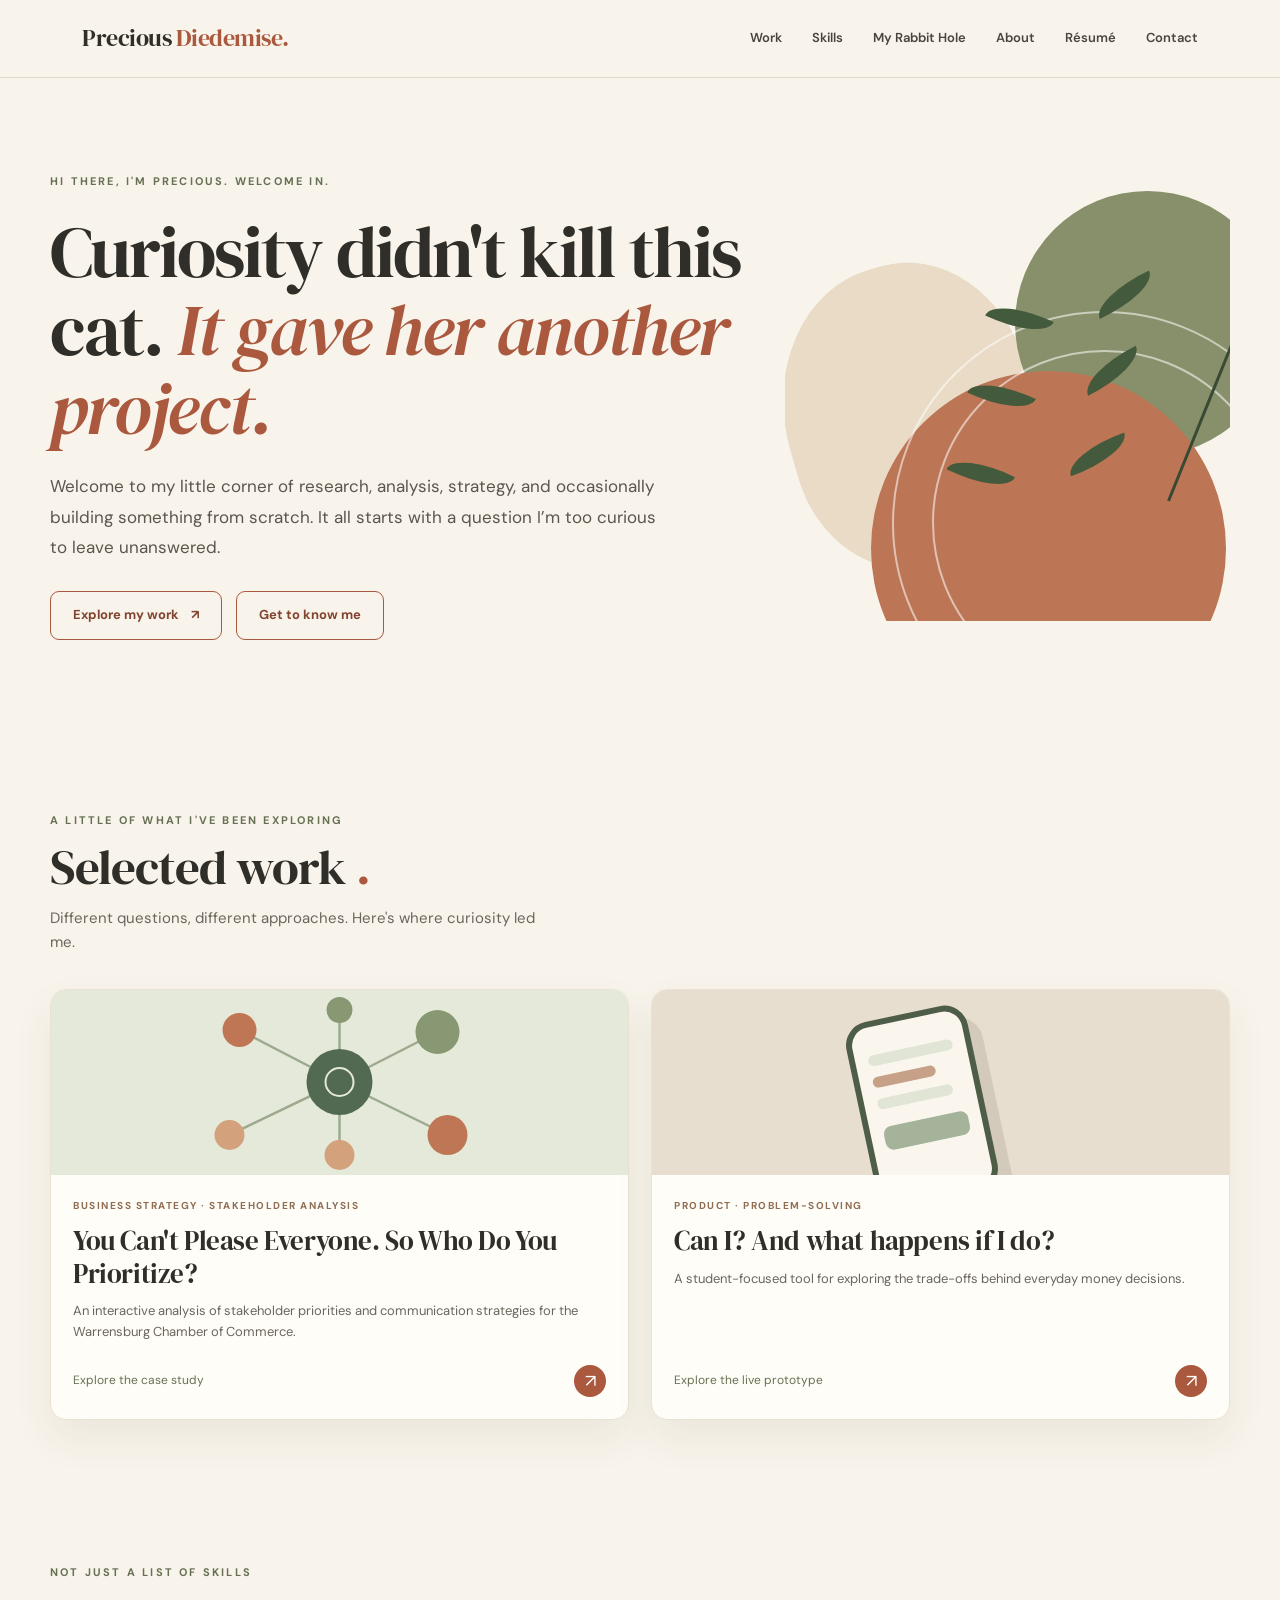
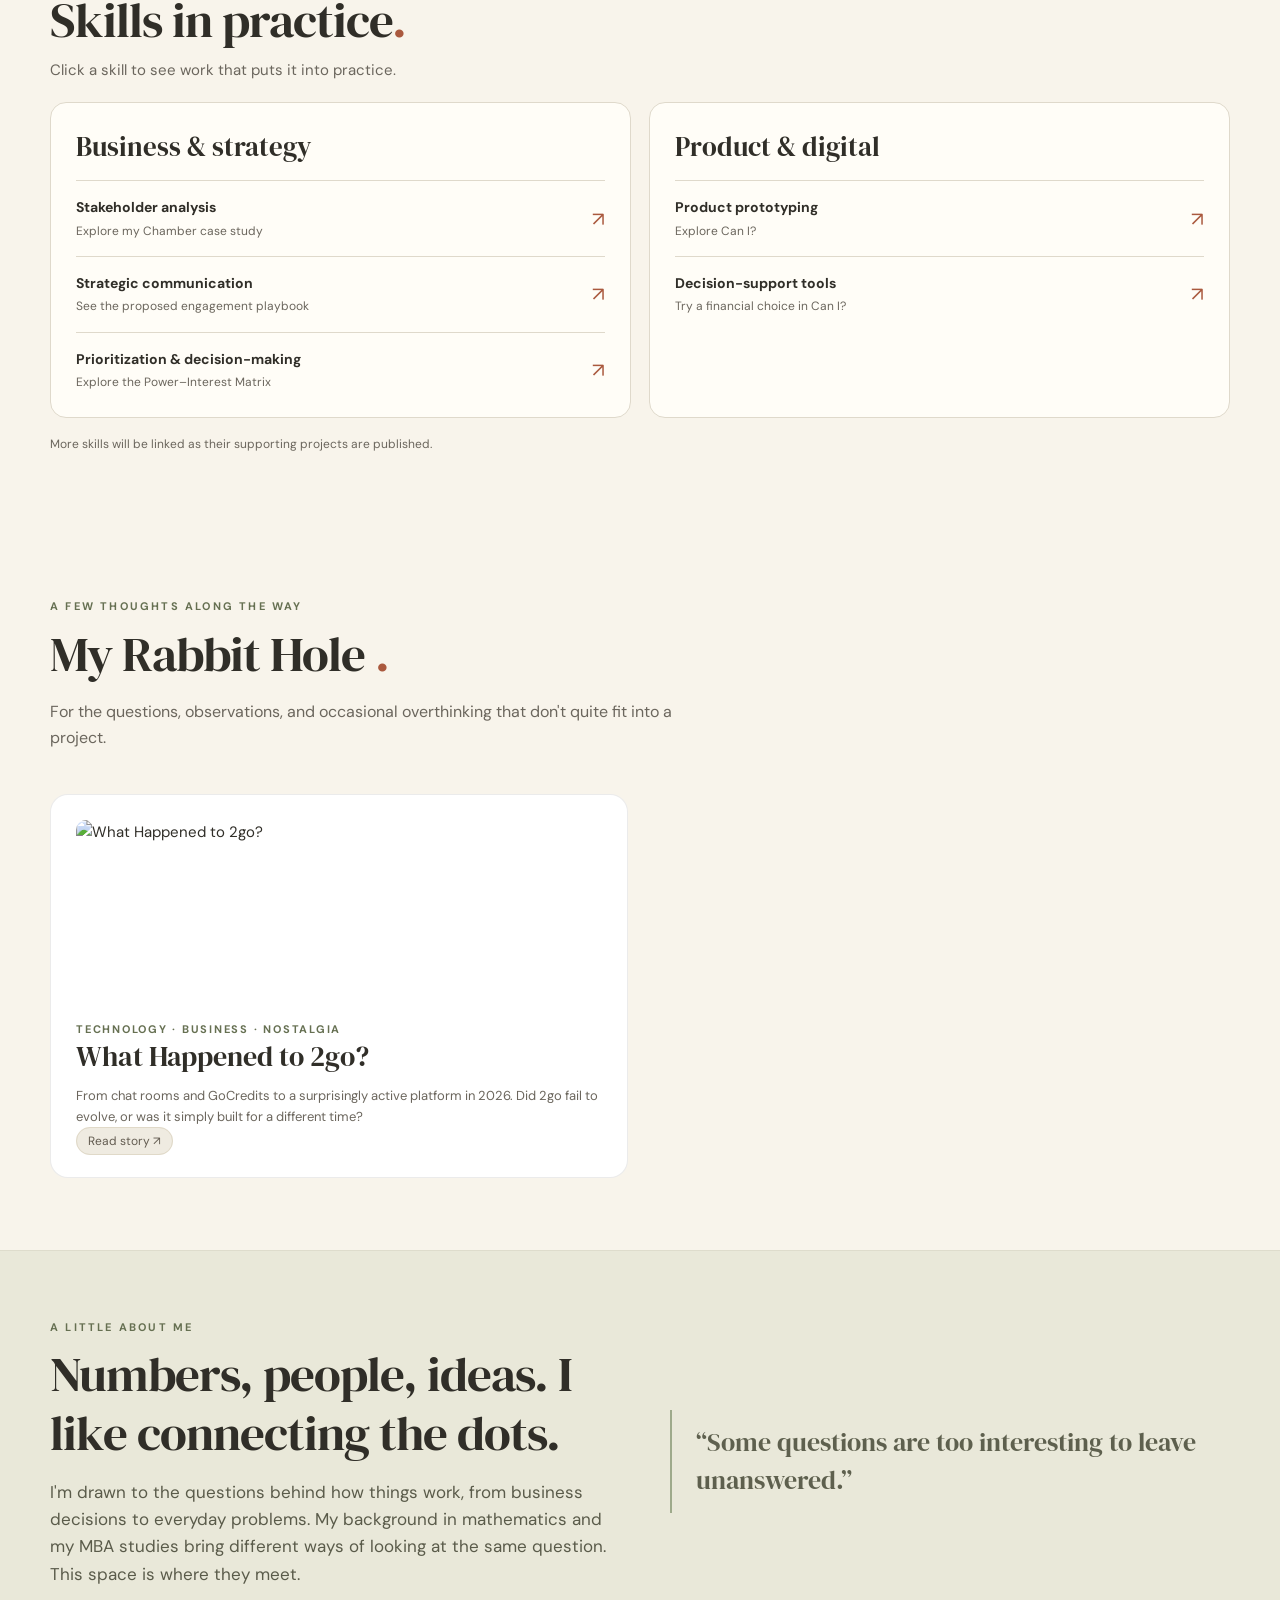
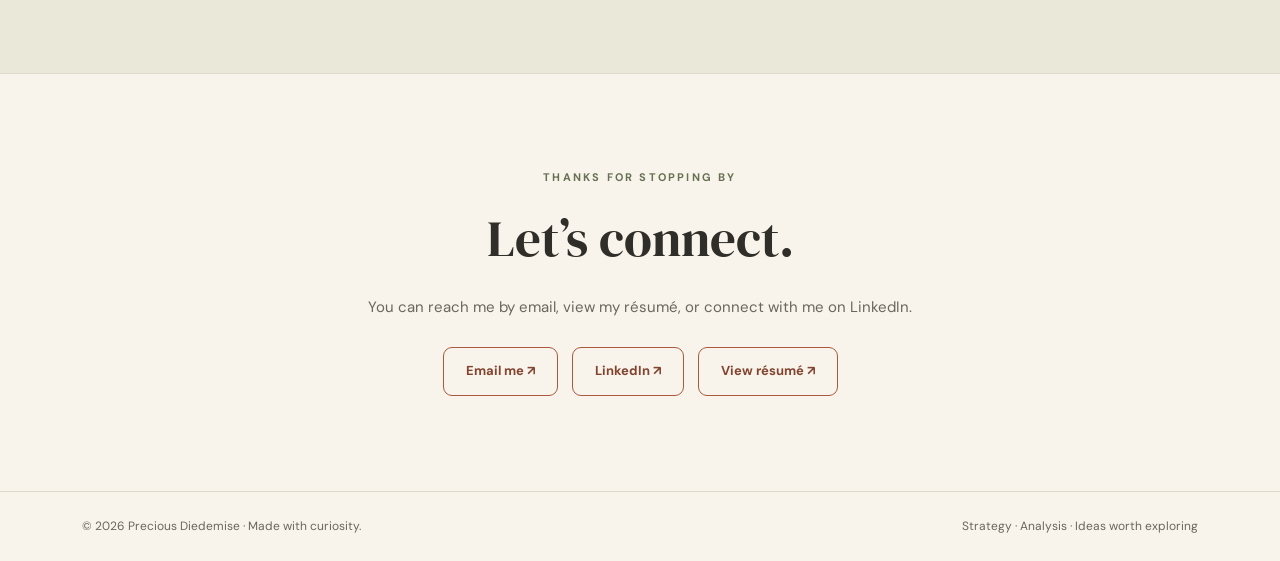
==== commit 3b178a65: "Enhance index.html with meta description and styles Added meta description and improved styling for " ====
--- a/index.html
+++ b/index.html
@@ -5,426 +5,177 @@
   <meta charset="utf-8"/>
   <meta name="viewport" content="width=device-width, initial-scale=1"/>
   <meta name="theme-color" content="#f8f4eb"/>
+  <meta name="description" content="Explore Precious Diedemise's work in business strategy, stakeholder analysis, product design, and decision-making."/>
   <title>Precious Diedemise · A curious little corner</title>
   <link href="style.css" rel="stylesheet"/>
+  <style>
+    /* Homepage additions. Existing site styling remains in style.css. */
+    .cards { grid-template-columns:repeat(2,minmax(0,1fr)); }
+    .proof-heading { margin-bottom:20px; }
+    .proof-grid { display:grid;grid-template-columns:repeat(2,minmax(0,1fr));gap:18px; }
+    .proof-group { background:var(--paper);border:1px solid var(--line);border-radius:16px;padding:25px; }
+    .proof-group h3 { font:400 27px/1.2 'DM Serif Display',Georgia,serif;margin:3px 0 17px; }
+    .proof-link { display:flex;justify-content:space-between;gap:14px;align-items:center;border-top:1px solid var(--line);padding:15px 0;text-decoration:none;color:var(--ink); }
+    .proof-link:last-child { padding-bottom:0; }
+    .proof-link strong { display:block;font-size:14px;font-weight:700; }
+    .proof-link small { display:block;font-size:12px;color:var(--muted);margin-top:3px; }
+    .proof-link .proof-arrow { color:var(--rust);font-size:20px; }
+    .proof-link:hover strong { color:var(--deep); }
+    .proof-note { color:var(--muted);font-size:12px;margin:17px 0 0; }
+    @media(max-width:700px) { .cards,.proof-grid { grid-template-columns:1fr; } }
+  </style>
 </head>
-
 <body>
   <header class="header">
     <div class="shell header-in">
-      <a class="brand" href="#home">
-        Precious <em>Diedemise.</em>
-      </a>
-
-      <button class="menu" aria-controls="nav"
-        aria-expanded="false" onclick="toggleNav()">
-        Menu ☰
-      </button>
-
+      <a class="brand" href="#home">Precious <em>Diedemise.</em></a>
+      <button class="menu" aria-controls="nav" aria-expanded="false" onclick="toggleNav()">Menu ☰</button>
       <nav class="nav" id="nav">
         <a href="#work">Work</a>
+        <a href="#skills">Skills</a>
         <a href="#rabbit-hole">My Rabbit Hole</a>
         <a href="#about">About</a>
-        <a href="Diedemise_Precious_Resume.pdf"
-          rel="noopener" target="_blank">Résumé</a>
+        <a href="Diedemise_Precious_Resume.pdf" rel="noopener" target="_blank">Résumé</a>
         <a href="#contact">Contact</a>
       </nav>
     </div>
   </header>
 
   <main>
-
-    <!-- HOME -->
     <section class="shell hero" id="home">
       <div>
-        <div class="eyebrow">
-          Hi there, I'm Precious. Welcome in.
-        </div>
-
-        <h1>
-          Curiosity didn't kill this cat.
-          <em>It gave her another project.</em>
-        </h1>
-
-        <p class="intro">
-          Welcome to my little corner of research,
-          analysis, strategy, and occasionally building
-          something from scratch. It all starts with a
-          question I’m too curious to leave unanswered.
-        </p>
-
+        <div class="eyebrow">Hi there, I'm Precious. Welcome in.</div>
+        <h1>Curiosity didn't kill this cat. <em>It gave her another project.</em></h1>
+        <p class="intro">Welcome to my little corner of research, analysis, strategy, and occasionally building something from scratch. It all starts with a question I’m too curious to leave unanswered.</p>
         <div class="cta-line">
-          <a class="secondary" href="#work">
-            Explore my work <span>↗</span>
-          </a>
-          <a class="secondary" href="#about">
-            Get to know me
-          </a>
+          <a class="secondary" href="#work">Explore my work <span>↗</span></a>
+          <a class="secondary" href="#about">Get to know me</a>
         </div>
       </div>
-
       <div class="hero-art" aria-hidden="true">
-        <div class="pale"></div>
-        <div class="medium"></div>
-        <div class="large"></div>
-        <div class="line"></div>
-        <div class="line two"></div>
-        <div class="stem"></div>
-        <i class="leaf l1"></i>
-        <i class="leaf l2"></i>
-        <i class="leaf l3"></i>
-        <i class="leaf l4"></i>
-        <i class="leaf l5"></i>
-        <i class="leaf l6"></i>
+        <div class="pale"></div><div class="medium"></div><div class="large"></div>
+        <div class="line"></div><div class="line two"></div><div class="stem"></div>
+        <i class="leaf l1"></i><i class="leaf l2"></i><i class="leaf l3"></i>
+        <i class="leaf l4"></i><i class="leaf l5"></i><i class="leaf l6"></i>
       </div>
     </section>
 
-    <!-- SELECTED WORK -->
     <section class="shell sect" id="work">
       <div class="sect-head">
         <div>
-          <div class="eyebrow">
-            A little of what I've been exploring
+          <div class="eyebrow">A little of what I've been exploring</div>
+          <h2>Selected work <span style="color:var(--rust)">.</span></h2>
+          <p class="section-note">Different questions, different approaches. Here's where curiosity led me.</p>
+        </div>
+      </div>
+      <div class="cards">
+        <a class="project" href="stakeholder-analysis.html">
+          <div class="project-art" style="background:#e5e9d9;display:grid;place-items:center;overflow:hidden" aria-hidden="true">
+            <svg viewBox="0 0 360 185" width="100%" height="100%" xmlns="http://www.w3.org/2000/svg">
+              <g stroke="#9daa8f" stroke-width="2.5" fill="none">
+                <line x1="180" y1="92" x2="80" y2="40"/><line x1="180" y1="92" x2="278" y2="42"/>
+                <line x1="180" y1="92" x2="70" y2="145"/><line x1="180" y1="92" x2="288" y2="145"/>
+                <line x1="180" y1="92" x2="180" y2="20"/><line x1="180" y1="92" x2="180" y2="165"/>
+              </g>
+              <circle cx="80" cy="40" r="17" fill="#be7655"/><circle cx="278" cy="42" r="22" fill="#889873"/>
+              <circle cx="70" cy="145" r="15" fill="#d3a17c"/><circle cx="288" cy="145" r="20" fill="#be7655"/>
+              <circle cx="180" cy="20" r="13" fill="#889873"/><circle cx="180" cy="165" r="15" fill="#d3a17c"/>
+              <circle cx="180" cy="92" r="33" fill="#526a52"/><circle cx="180" cy="92" r="14" fill="none" stroke="#e5e9d9" stroke-width="2"/>
+            </svg>
           </div>
-
-          <h2>
-            Selected work
-            <span style="color:var(--rust)">.</span>
-          </h2>
-
-          <p class="section-note">
-            Different questions, different approaches.
-            Here's where curiosity led me.
-          </p>
-        </div>
-
-        <button class="all-link" onclick="showAll()">
-          See the full collection ↗
-        </button>
-      </div>
-
-      <div class="cards">
-      
-<a class="project" href="stakeholder-analysis.html">
-  <div class="project-art"
-       style="background:#e5e9d9;display:grid;place-items:center"
-       aria-hidden="true">
-    <span style="font-size:72px;color:#667052">✳</span>
-  </div>
-
-  <div class="project-body">
-    <span class="tag">Business Strategy · Stakeholder Analysis</span>
-    <h3>You Can't Please Everyone. So Who Do You Prioritize?</h3>
-    <p>
-      An interactive analysis of stakeholder priorities
-      and communication strategies for the Warrensburg
-      Chamber of Commerce.
-    </p>
-    <div class="project-bottom">
-      <span>Explore the case study</span>
-      <span class="circle-arrow">↗</span>
-    </div>
-  </div>
-</a>
-
-
-        <button class="project" onclick="openCase('finance')">
-          <div class="project-art finance" aria-hidden="true">
-            <i class="sun"></i>
-            <i class="bar b1"></i>
-            <i class="bar b2"></i>
-            <i class="bar b3"></i>
-            <i class="curve"></i>
+          <div class="project-body">
+            <span class="tag">Business strategy · Stakeholder analysis</span>
+            <h3>You Can't Please Everyone. So Who Do You Prioritize?</h3>
+            <p>An interactive analysis of stakeholder priorities and communication strategies for the Warrensburg Chamber of Commerce.</p>
+            <div class="project-bottom"><span>Explore the case study</span><span class="circle-arrow">↗</span></div>
           </div>
-
-          <div class="project-body">
-            <span class="tag">Business strategy · Finance</span>
-            <h3>What can a turnaround teach us?</h3>
-            <p>
-              A closer look at two very different paths
-              through the cybersecurity industry.
-            </p>
-            <div class="project-bottom">
-              <span>Financial comparison</span>
-              <span class="circle-arrow">↗</span>
-            </div>
+        </a>
+        <a class="project" href="https://can-i-phi.vercel.app/" target="_blank" rel="noopener noreferrer">
+          <div class="project-art product-art" aria-hidden="true">
+            <div class="phone"><div class="stripe"></div><div class="stripe"></div><div class="stripe"></div><div class="stripe"></div></div>
           </div>
-        </button>
-
-        <button class="project" onclick="openCase('churn')">
-          <div class="project-art churn" aria-hidden="true">
-            <i class="orbit"></i>
-            <i class="orbit two"></i>
-            <i class="dot d1"></i>
-            <i class="dot d2"></i>
-            <i class="dot d3"></i>
-            <i class="dot d4"></i>
-          </div>
-
-          <div class="project-body">
-            <span class="tag">Data · Business analytics</span>
-            <h3>Why do customers leave?</h3>
-            <p>
-              Using data to explore customer behavior
-              and ask better retention questions.
-            </p>
-            <div class="project-bottom">
-              <span>Python rebuild planned</span>
-              <span class="circle-arrow">↗</span>
-            </div>
-          </div>
-        </button>
-
-        <button class="project" onclick="openCase('cani')">
-          <div class="project-art product-art" aria-hidden="true">
-            <div class="phone">
-              <div class="stripe"></div>
-              <div class="stripe"></div>
-              <div class="stripe"></div>
-              <div class="stripe"></div>
-            </div>
-          </div>
-
           <div class="project-body">
             <span class="tag">Product · Problem-solving</span>
             <h3>Can I? And what happens if I do?</h3>
-            <p>
-              Building a tool to help students think
-              through everyday money decisions.
-            </p>
-            <div class="project-bottom">
-              <span>Independent product</span>
-              <span class="circle-arrow">↗</span>
-            </div>
+            <p>A student-focused tool for exploring the trade-offs behind everyday money decisions.</p>
+            <div class="project-bottom"><span>Explore the live prototype</span><span class="circle-arrow">↗</span></div>
           </div>
-        </button>
-
-      </div>
-
-      <div class="other-work">
-        <span class="pill">Also in the works:</span>
-
-        <button class="pill" onclick="openCase('micro')">
-          Micro-risks ↗
-        </button>
-
-        <button class="pill" onclick="openCase('iss')">
-          Operations research ↗
-        </button>
+        </a>
       </div>
     </section>
 
-    <!-- MY RABBIT HOLE -->
-    <section class="shell sect" id="rabbit-hole">
-
-      <div class="eyebrow">
-        A few thoughts along the way
+    <section class="shell sect" id="skills">
+      <div class="proof-heading">
+        <div class="eyebrow">Not just a list of skills</div>
+        <h2>Skills in practice<span style="color:var(--rust)">.</span></h2>
+        <p class="section-note">Click a skill to see work that puts it into practice.</p>
       </div>
-
-      <div class="sect-head">
-        <div>
-          <h2>
-            My Rabbit Hole
-            <span style="color:var(--rust)">.</span>
-          </h2>
-
-          <p class="rabbit-intro">
-            For the questions, observations, and
-            occasional overthinking that don't quite
-            fit into a project.
-          </p>
+      <div class="proof-grid">
+        <div class="proof-group">
+          <h3>Business &amp; strategy</h3>
+          <a class="proof-link" href="stakeholder-analysis.html"><span><strong>Stakeholder analysis</strong><small>Explore my Chamber case study</small></span><span class="proof-arrow">↗</span></a>
+          <a class="proof-link" href="stakeholder-analysis.html#strategy"><span><strong>Strategic communication</strong><small>See the proposed engagement playbook</small></span><span class="proof-arrow">↗</span></a>
+          <a class="proof-link" href="stakeholder-analysis.html#power-interest"><span><strong>Prioritization &amp; decision-making</strong><small>Explore the Power–Interest Matrix</small></span><span class="proof-arrow">↗</span></a>
+        </div>
+        <div class="proof-group">
+          <h3>Product &amp; digital</h3>
+          <a class="proof-link" href="https://can-i-phi.vercel.app/" target="_blank" rel="noopener noreferrer"><span><strong>Product prototyping</strong><small>Explore Can I?</small></span><span class="proof-arrow">↗</span></a>
+          <a class="proof-link" href="https://can-i-phi.vercel.app/" target="_blank" rel="noopener noreferrer"><span><strong>Decision-support tools</strong><small>Try a financial choice in Can I?</small></span><span class="proof-arrow">↗</span></a>
         </div>
       </div>
+      <p class="proof-note">More skills will be linked as their supporting projects are published.</p>
+    </section>
 
+    <section class="shell sect" id="rabbit-hole">
+      <div class="eyebrow">A few thoughts along the way</div>
+      <div class="sect-head"><div>
+        <h2>My Rabbit Hole <span style="color:var(--rust)">.</span></h2>
+        <p class="rabbit-intro">For the questions, observations, and occasional overthinking that don't quite fit into a project.</p>
+      </div></div>
       <div class="rabbit-grid">
-
-        <!-- 2GO ARTICLE -->
-        <a href="rabbit-hole/2go.html"
-           class="rabbit-card"
-           style="display:block; text-decoration:none; color:inherit;">
-
-          <img
-            src="what-happened-to-2go.png"
-            alt="What Happened to 2go?"
-            style="width:100%; height:180px; object-fit:cover; object-position:center; border-radius:10px; display:block; margin-bottom:16px;"
-          />
-
-          <span class="rabbit-tag">
-            Technology · Business · Nostalgia
-          </span>
-
+        <a href="rabbit-hole/2go.html" class="rabbit-card" style="display:block;text-decoration:none;color:inherit;">
+          <img src="images/what-happened-to-2go.png" alt="What Happened to 2go?" style="width:100%;height:180px;object-fit:cover;object-position:center;border-radius:10px;display:block;margin-bottom:16px;"/>
+          <span class="rabbit-tag">Technology · Business · Nostalgia</span>
           <h3>What Happened to 2go?</h3>
-
-          <p>
-            From chat rooms and GoCredits to a
-            surprisingly active platform in 2026.
-            Did 2go fail to evolve, or was it
-            simply built for a different time?
-          </p>
-
+          <p>From chat rooms and GoCredits to a surprisingly active platform in 2026. Did 2go fail to evolve, or was it simply built for a different time?</p>
           <span class="pill">Read story ↗</span>
         </a>
-
-        <!-- REFLECTION -->
-        <button class="rabbit-card"
-          onclick="openBlog('time')">
-
-          <span class="rabbit-tag">
-            Reflections · Writing
-          </span>
-
-          <h3>If Time Could Leave Reviews</h3>
-
-          <p>
-            A reflection on humanity, the world
-            we are building, and the possibility
-            of doing better.
-          </p>
-
-          <span class="pill">Draft preview ↗</span>
-        </button>
-
-        <!-- NOTES -->
-        <button class="rabbit-card"
-          onclick="openBlog('notes')">
-
-          <span class="rabbit-tag">
-            Notes · Ideas
-          </span>
-
-          <h3>Notes from a curious mind</h3>
-
-          <p>
-            A place for the questions that start small,
-            take unexpected turns, and sometimes
-            become projects.
-          </p>
-
-          <span class="pill">Coming soon ↗</span>
-        </button>
-
       </div>
     </section>
 
-    <!-- ABOUT -->
     <div class="about-wrap" id="about">
       <section class="shell about">
         <div>
-          <div class="eyebrow">
-            A little about me
-          </div>
-
-          <h2>
-            Numbers, people, ideas.
-            I like connecting the dots.
-          </h2>
-
-          <p class="about-copy">
-            I'm drawn to the questions behind how things work,
-            from business decisions to everyday problems.
-            My background in mathematics and my MBA studies
-            bring different ways of looking at the same question.
-            This space is where they meet.
-          </p>
+          <div class="eyebrow">A little about me</div>
+          <h2>Numbers, people, ideas. I like connecting the dots.</h2>
+          <p class="about-copy">I'm drawn to the questions behind how things work, from business decisions to everyday problems. My background in mathematics and my MBA studies bring different ways of looking at the same question. This space is where they meet.</p>
         </div>
-
-        <div class="aside">
-          “Some questions are too interesting to leave unanswered.”
-        </div>
+        <div class="aside">“Some questions are too interesting to leave unanswered.”</div>
       </section>
     </div>
 
-    <!-- CONTACT -->
     <section class="shell contact" id="contact">
-
-      <div class="eyebrow">
-        Thanks for stopping by
+      <div class="eyebrow">Thanks for stopping by</div>
+      <h2>Let’s connect.</h2>
+      <p>You can reach me by email, view my résumé, or connect with me on LinkedIn.</p>
+      <div class="cta-line" style="justify-content:center">
+        <a class="secondary" href="mailto:pdiedemise@gmail.com">Email me ↗</a>
+        <a class="secondary" href="https://www.linkedin.com/in/precious-diedemise/" rel="noopener" target="_blank">LinkedIn ↗</a>
+        <a class="secondary" href="Diedemise_Precious_Resume.pdf" rel="noopener" target="_blank">View résumé ↗</a>
       </div>
-
-      <h2>Let’s connect.</h2>
-
-      <p>
-        You can reach me by email, view my résumé,
-        or connect with me on LinkedIn.
-      </p>
-
-      <div class="cta-line" style="justify-content:center">
-        <a class="secondary"
-          href="mailto:pdiedemise@gmail.com">
-          Email me ↗
-        </a>
-
-        <a class="secondary"
-          href="https://www.linkedin.com/in/precious-diedemise/"
-          rel="noopener" target="_blank">
-          LinkedIn ↗
-        </a>
-
-        <a class="secondary"
-          href="Diedemise_Precious_Resume.pdf"
-          rel="noopener" target="_blank">
-          View résumé ↗
-        </a>
-      </div>
-
     </section>
-
   </main>
-
-  <!-- FOOTER -->
-  <footer class="footer">
-    <div class="shell">
-      <span>
-        © 2026 Precious Diedemise · Made with curiosity.
-      </span>
-
-      <span>
-        Strategy · Analysis · Ideas worth exploring
-      </span>
-    </div>
-  </footer>
-
-  <!-- EXISTING DIALOG -->
-  <div
-    class="overlay"
-    id="overlay"
-    role="dialog"
-    aria-modal="true"
-    aria-labelledby="dialogTitle"
-    onclick="if(event.target===this)closeDialog()">
-
-    <div class="dialog">
-
-      <div class="dialog-top">
-        <div>
-          <div class="eyebrow" id="dialogTag"></div>
-          <h2 id="dialogTitle"></h2>
-        </div>
-
-        <button class="close"
-          aria-label="Close"
-          onclick="closeDialog()">×</button>
-      </div>
-
-      <p class="dialog-lead" id="dialogLead"></p>
-
-      <div class="details">
-        <div class="detail">
-          <strong>The question</strong>
-          <p id="dialogQuestion"></p>
-        </div>
-
-        <div class="detail">
-          <strong>What this work shows</strong>
-          <p id="dialogSkill"></p>
-        </div>
-      </div>
-
-      <p class="notice" id="dialogNotice"></p>
-
-    </div>
-  </div>
-
-  <script src="script.js"></script>
+  <footer class="footer"><div class="shell"><span>© 2026 Precious Diedemise · Made with curiosity.</span><span>Strategy · Analysis · Ideas worth exploring</span></div></footer>
+  <script>
+    function toggleNav(){
+      const nav=document.getElementById('nav');
+      nav.classList.toggle('open');
+      document.querySelector('.menu').setAttribute('aria-expanded',nav.classList.contains('open'));
+    }
+    document.querySelectorAll('.nav a').forEach(a=>a.addEventListener('click',()=>{
+      document.getElementById('nav').classList.remove('open');
+      document.querySelector('.menu').setAttribute('aria-expanded','false');
+    }));
+  </script>
 </body>
 </html>
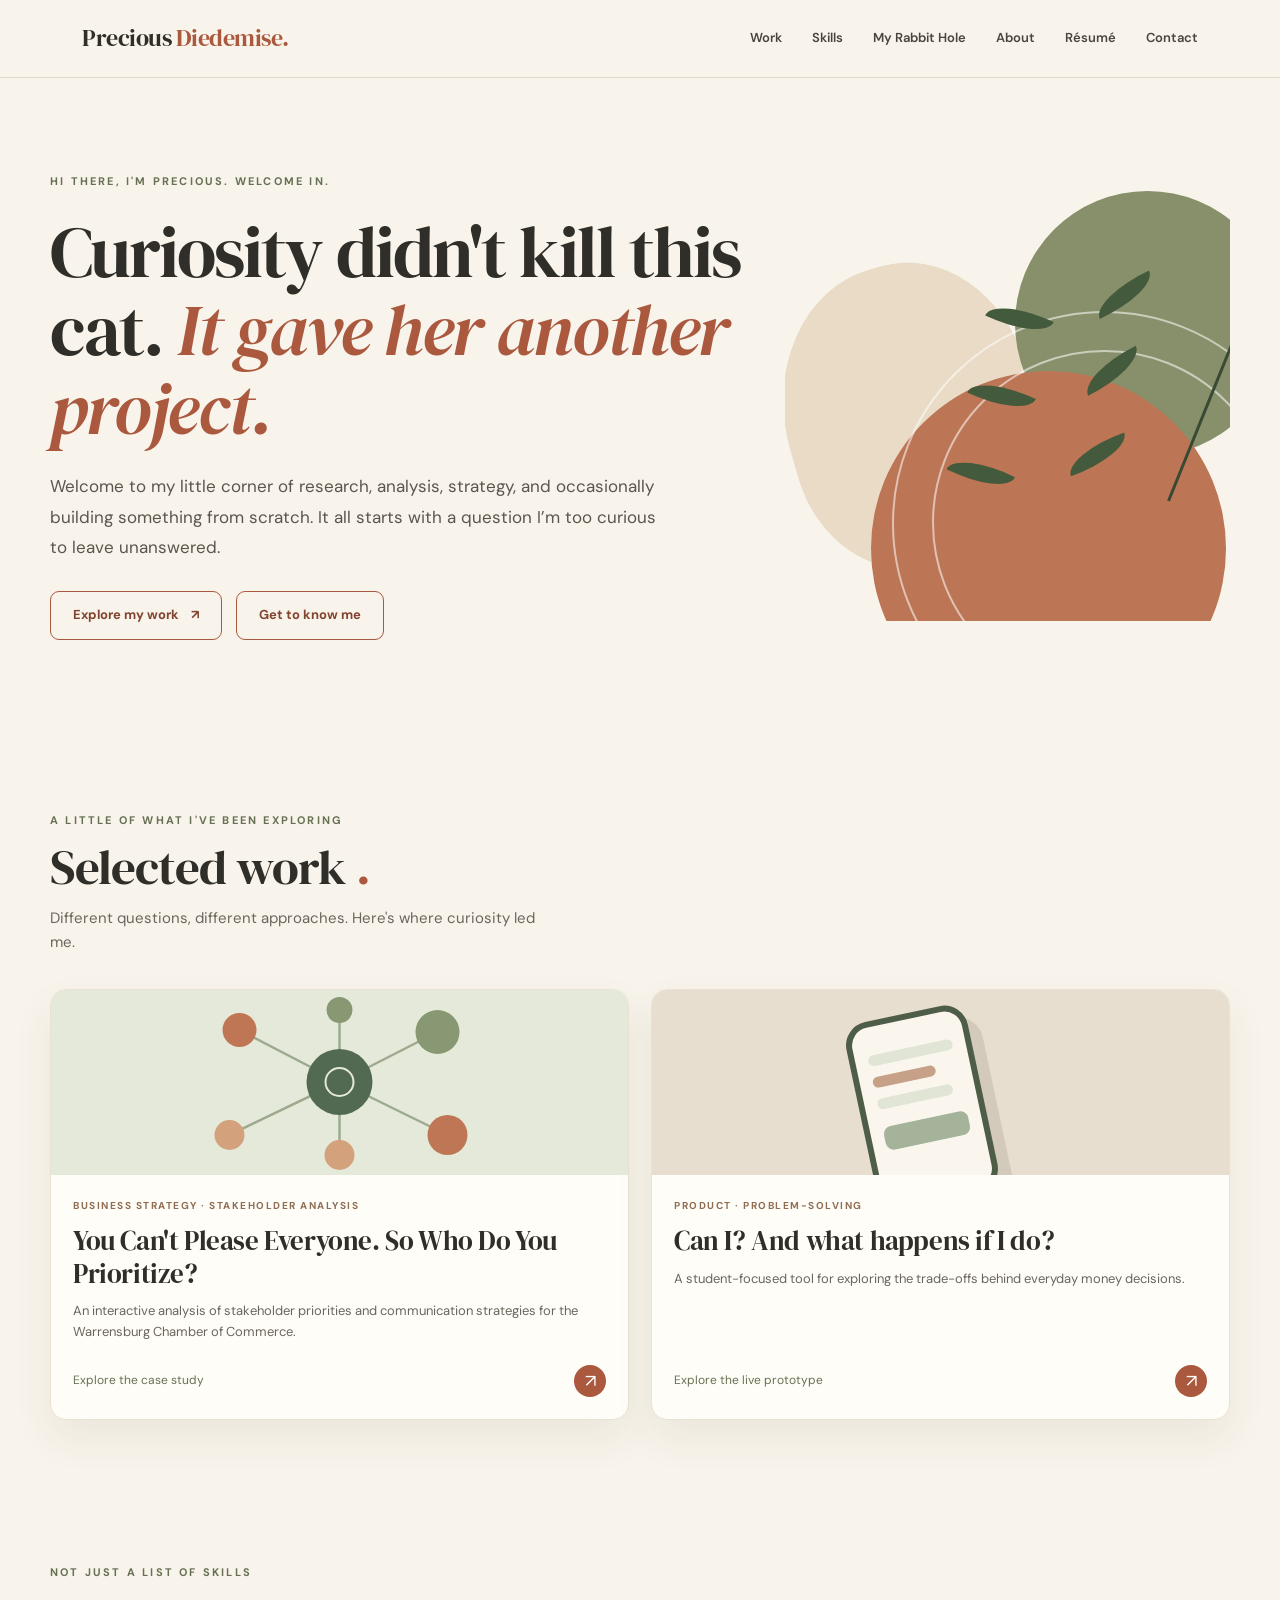
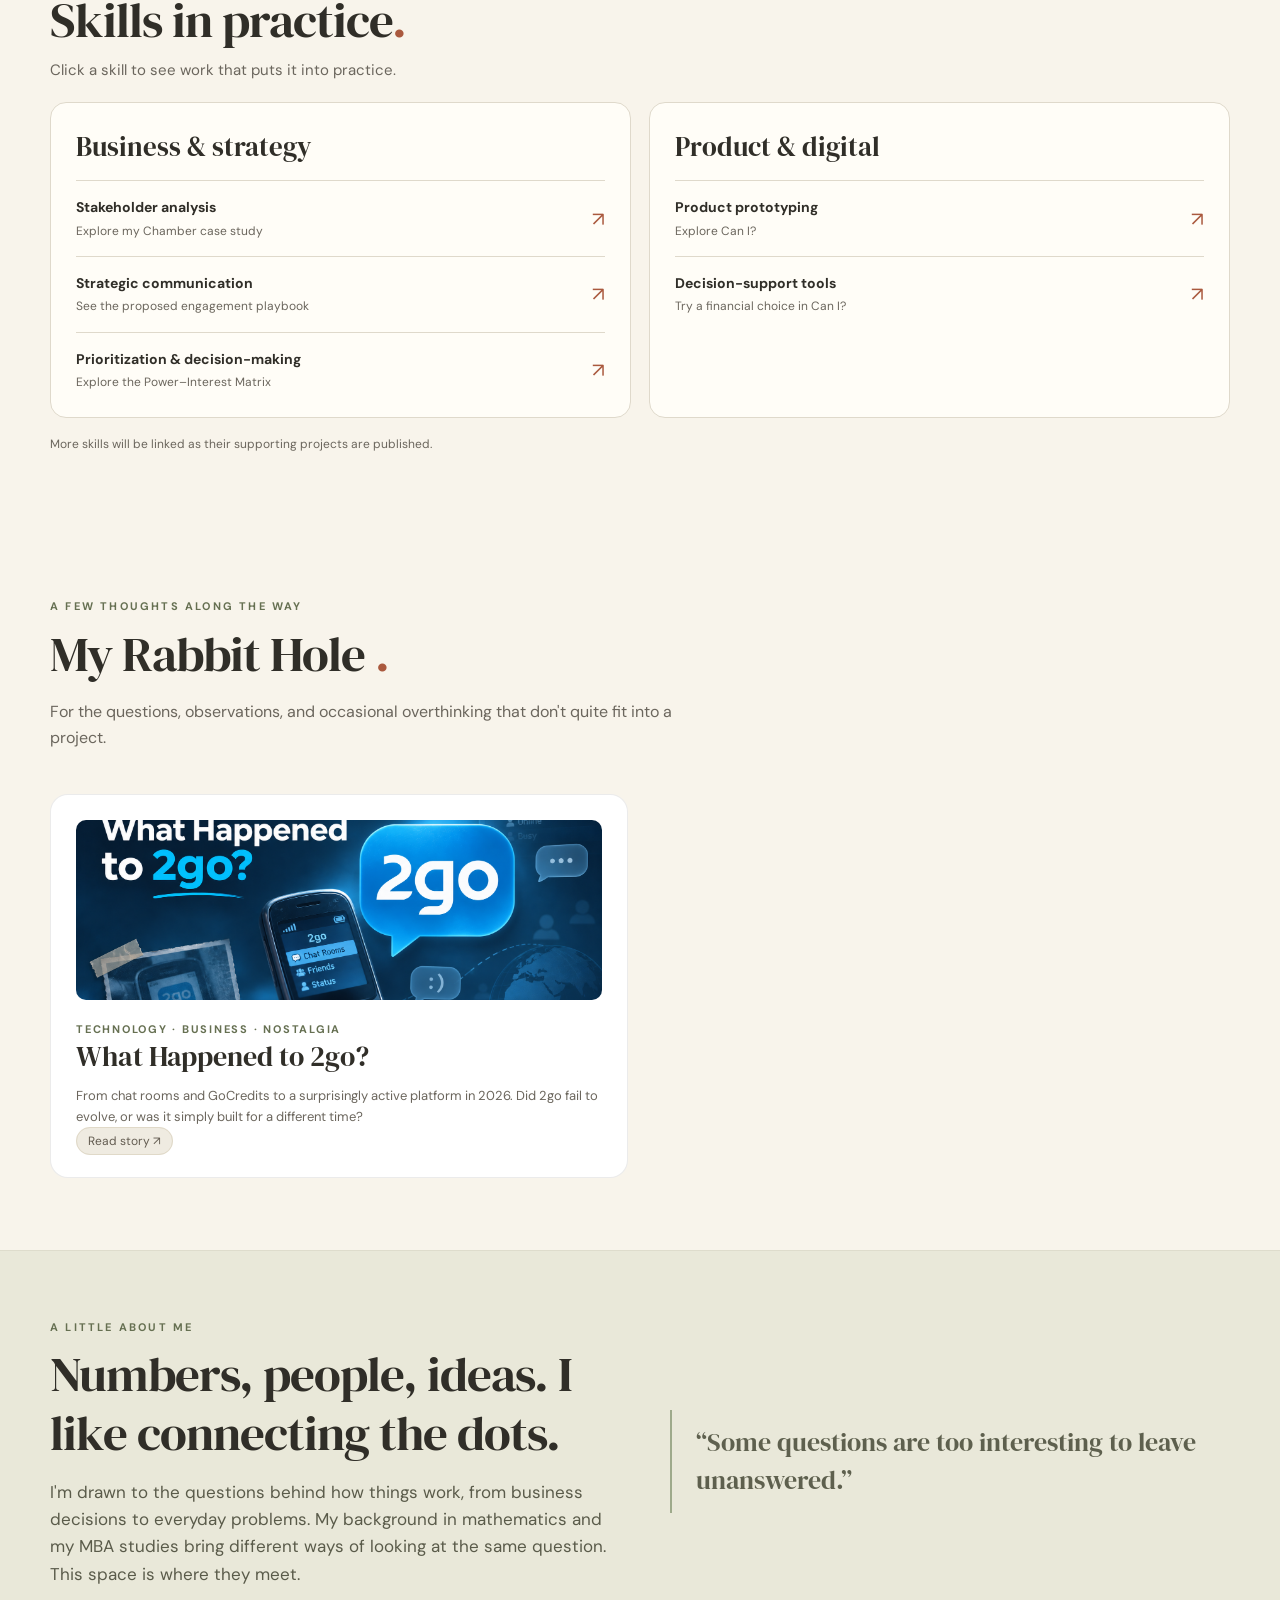
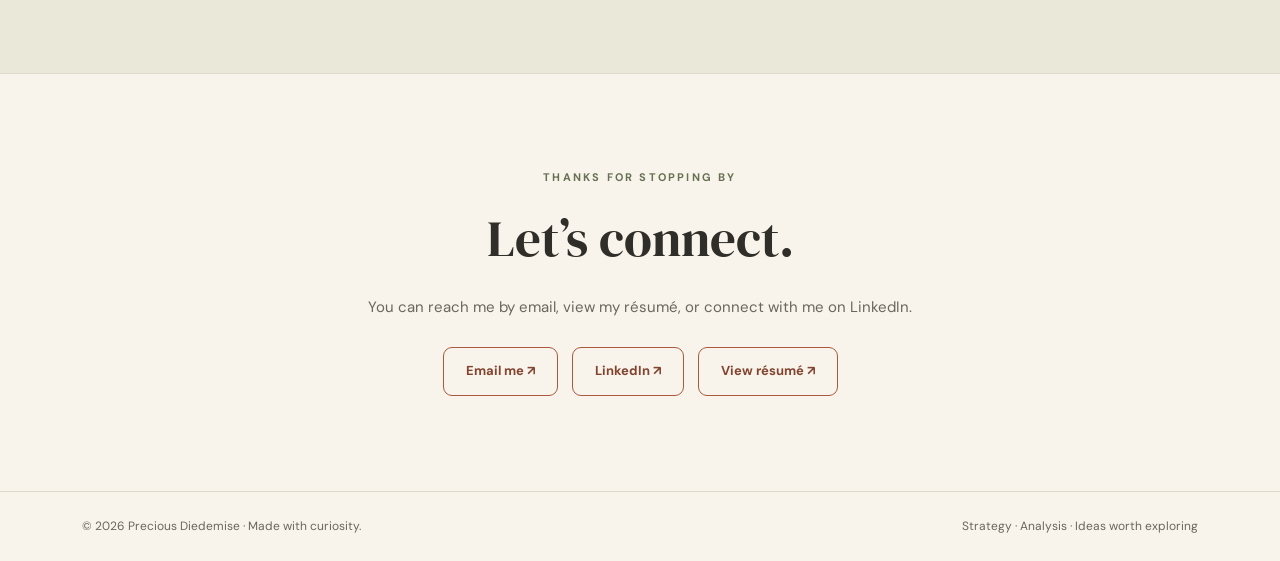
==== commit d4353ec5: "Fix image source path for 2go article" ====
--- a/index.html
+++ b/index.html
@@ -134,7 +134,7 @@
       </div></div>
       <div class="rabbit-grid">
         <a href="rabbit-hole/2go.html" class="rabbit-card" style="display:block;text-decoration:none;color:inherit;">
-          <img src="images/what-happened-to-2go.png" alt="What Happened to 2go?" style="width:100%;height:180px;object-fit:cover;object-position:center;border-radius:10px;display:block;margin-bottom:16px;"/>
+          <img src="what-happened-to-2go.png" alt="What Happened to 2go?" style="width:100%;height:180px;object-fit:cover;object-position:center;border-radius:10px;display:block;margin-bottom:16px;"/>
           <span class="rabbit-tag">Technology · Business · Nostalgia</span>
           <h3>What Happened to 2go?</h3>
           <p>From chat rooms and GoCredits to a surprisingly active platform in 2026. Did 2go fail to evolve, or was it simply built for a different time?</p>
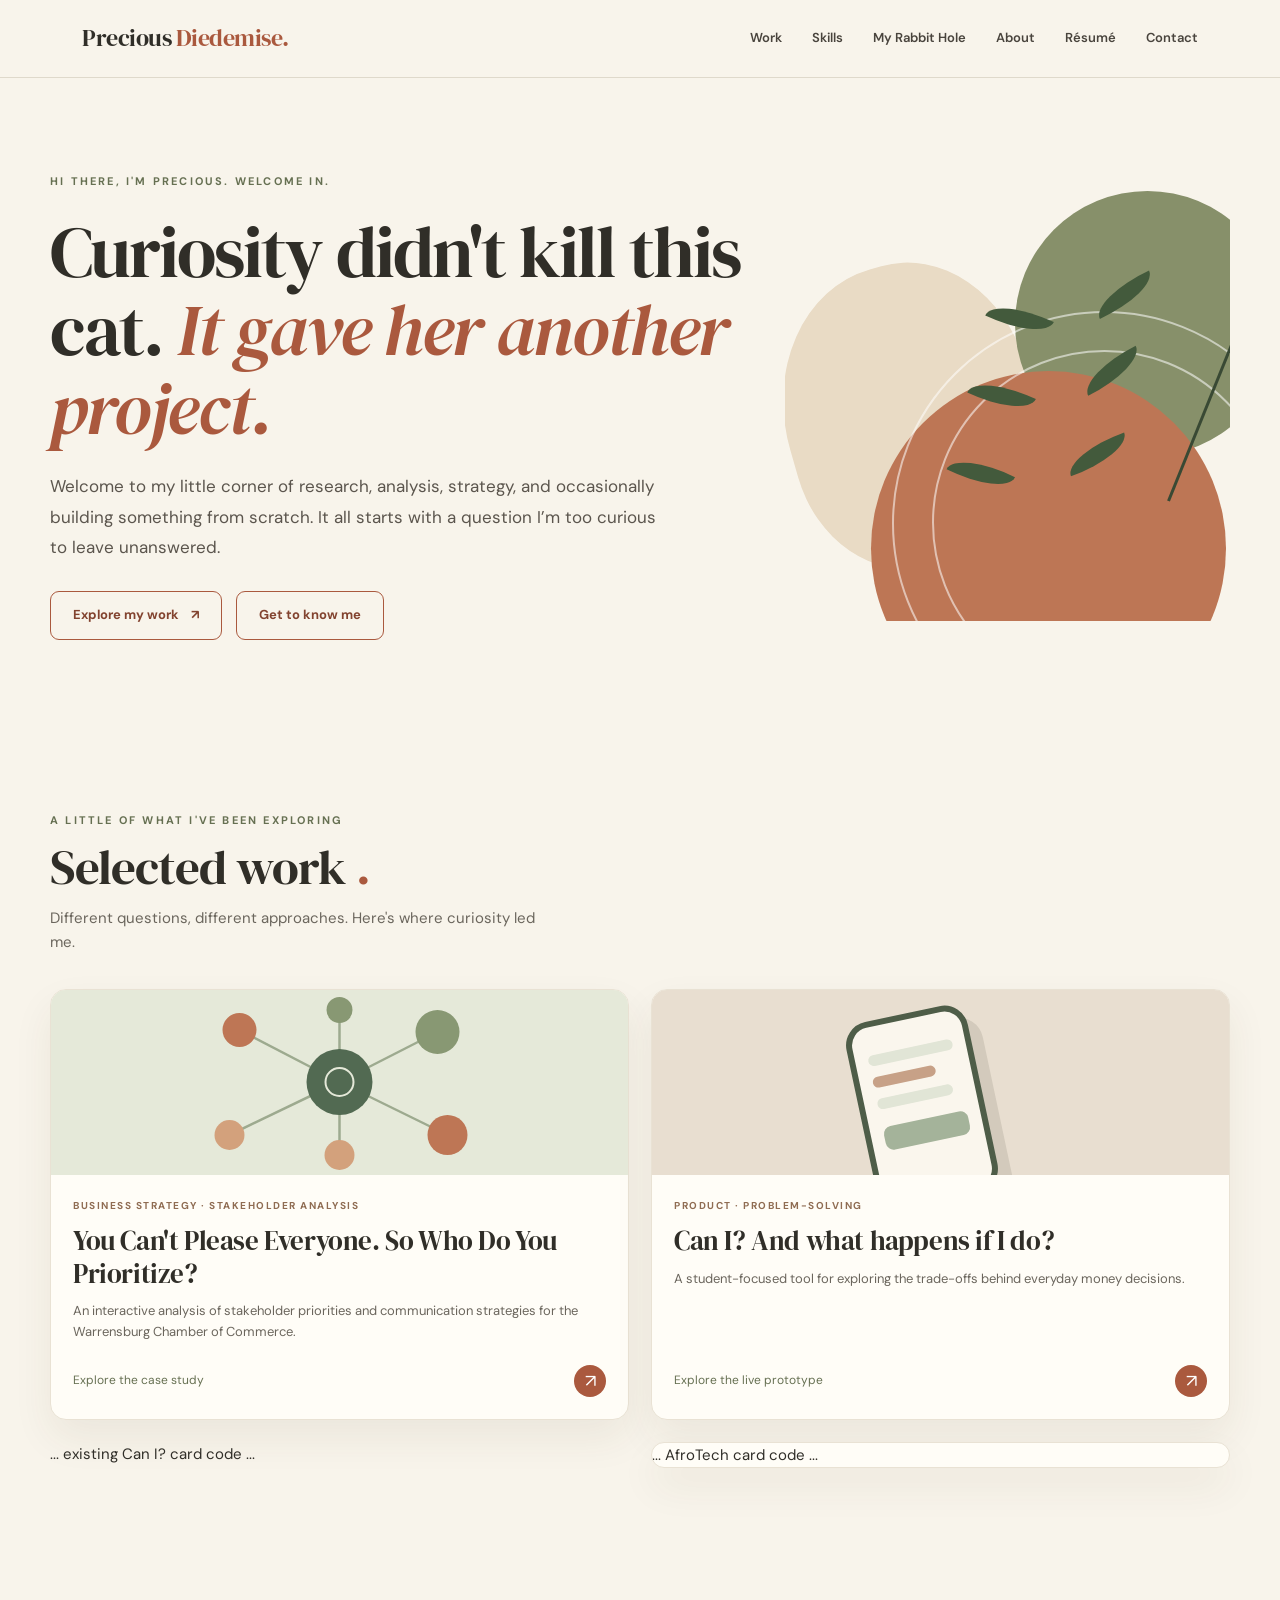
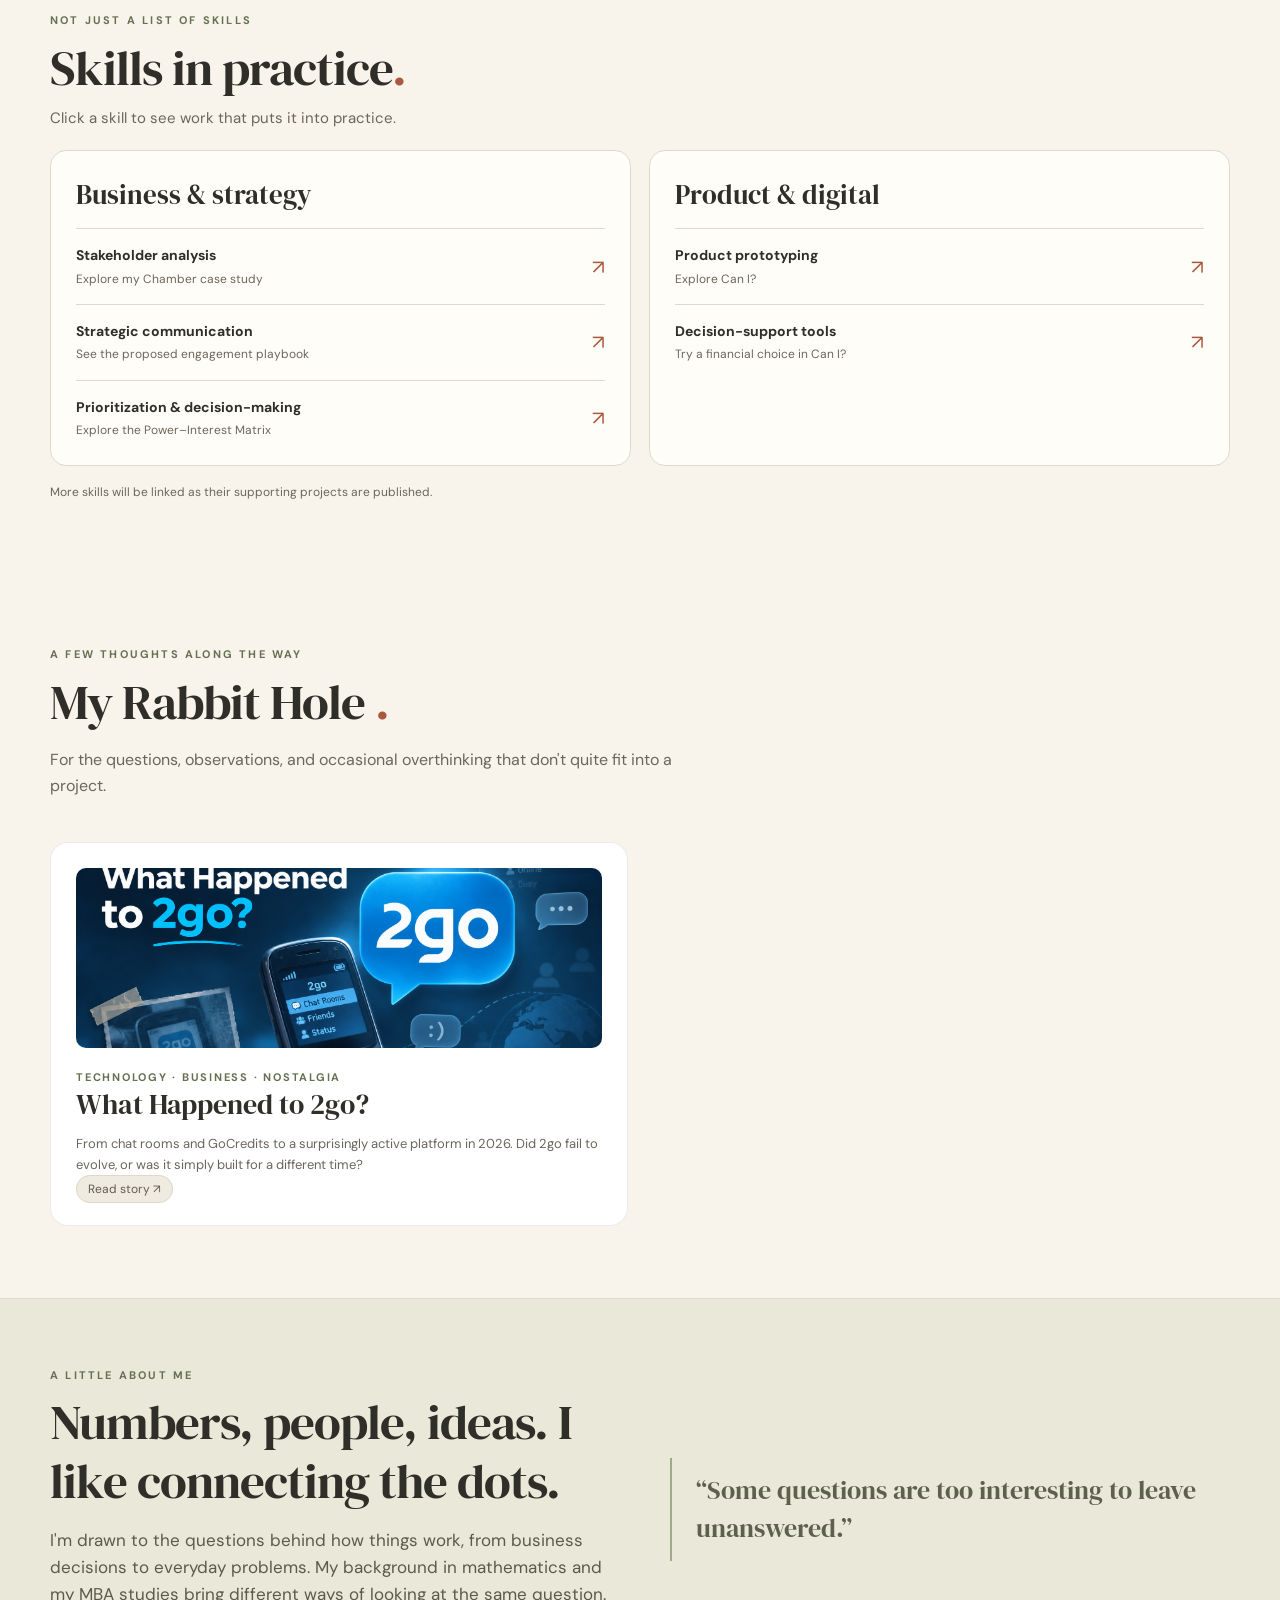
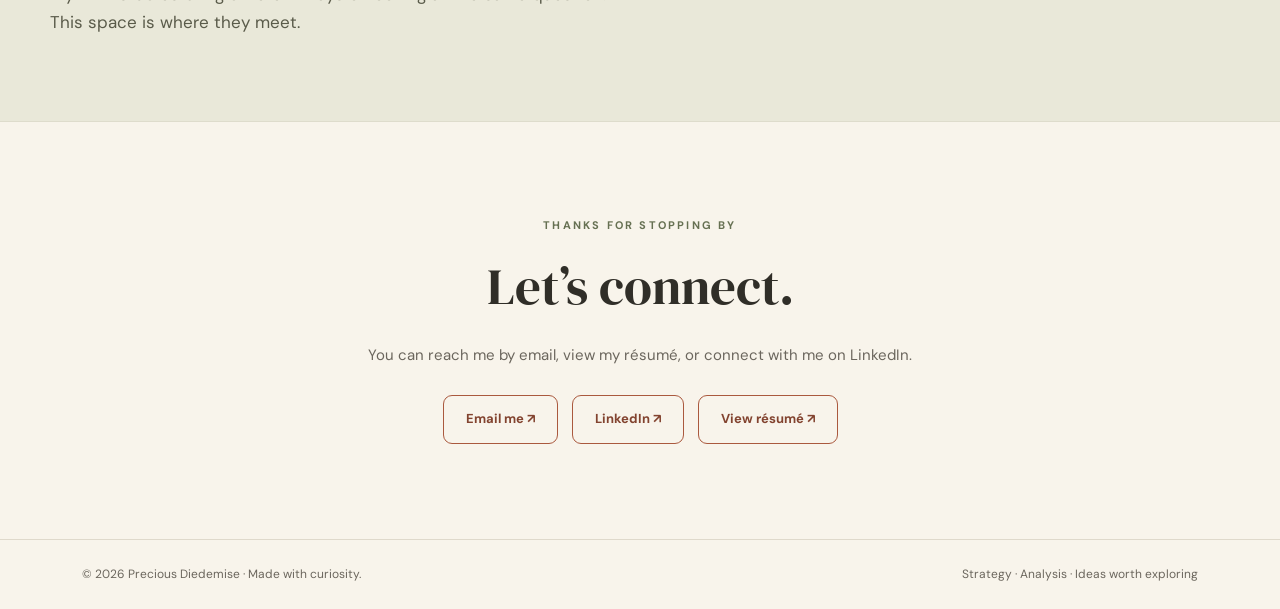
==== commit e2ddbb08: "Add project cards for Can I? and AfroTech Added links for 'Can I?' and 'AfroTech' project cards." ====
--- a/index.html
+++ b/index.html
@@ -90,7 +90,7 @@
             <div class="project-bottom"><span>Explore the case study</span><span class="circle-arrow">↗</span></div>
           </div>
         </a>
-        <a class="project" href="https://can-i-phi.vercel.app/" target="_blank" rel="noopener noreferrer">
+        <a class="project" href="can-i-case-study.html" target="_blank" rel="noopener noreferrer">
           <div class="project-art product-art" aria-hidden="true">
             <div class="phone"><div class="stripe"></div><div class="stripe"></div><div class="stripe"></div><div class="stripe"></div></div>
           </div>
@@ -101,6 +101,15 @@
             <div class="project-bottom"><span>Explore the live prototype</span><span class="circle-arrow">↗</span></div>
           </div>
         </a>
+        <!-- Can I? project -->
+<a href="can-i-case-study.html">
+  ... existing Can I? card code ...
+</a>
+
+<!-- Paste the AfroTech project card here -->
+<a class="project" href="afrotech-fundraiser.html">
+  ... AfroTech card code ...
+</a>
       </div>
     </section>
 
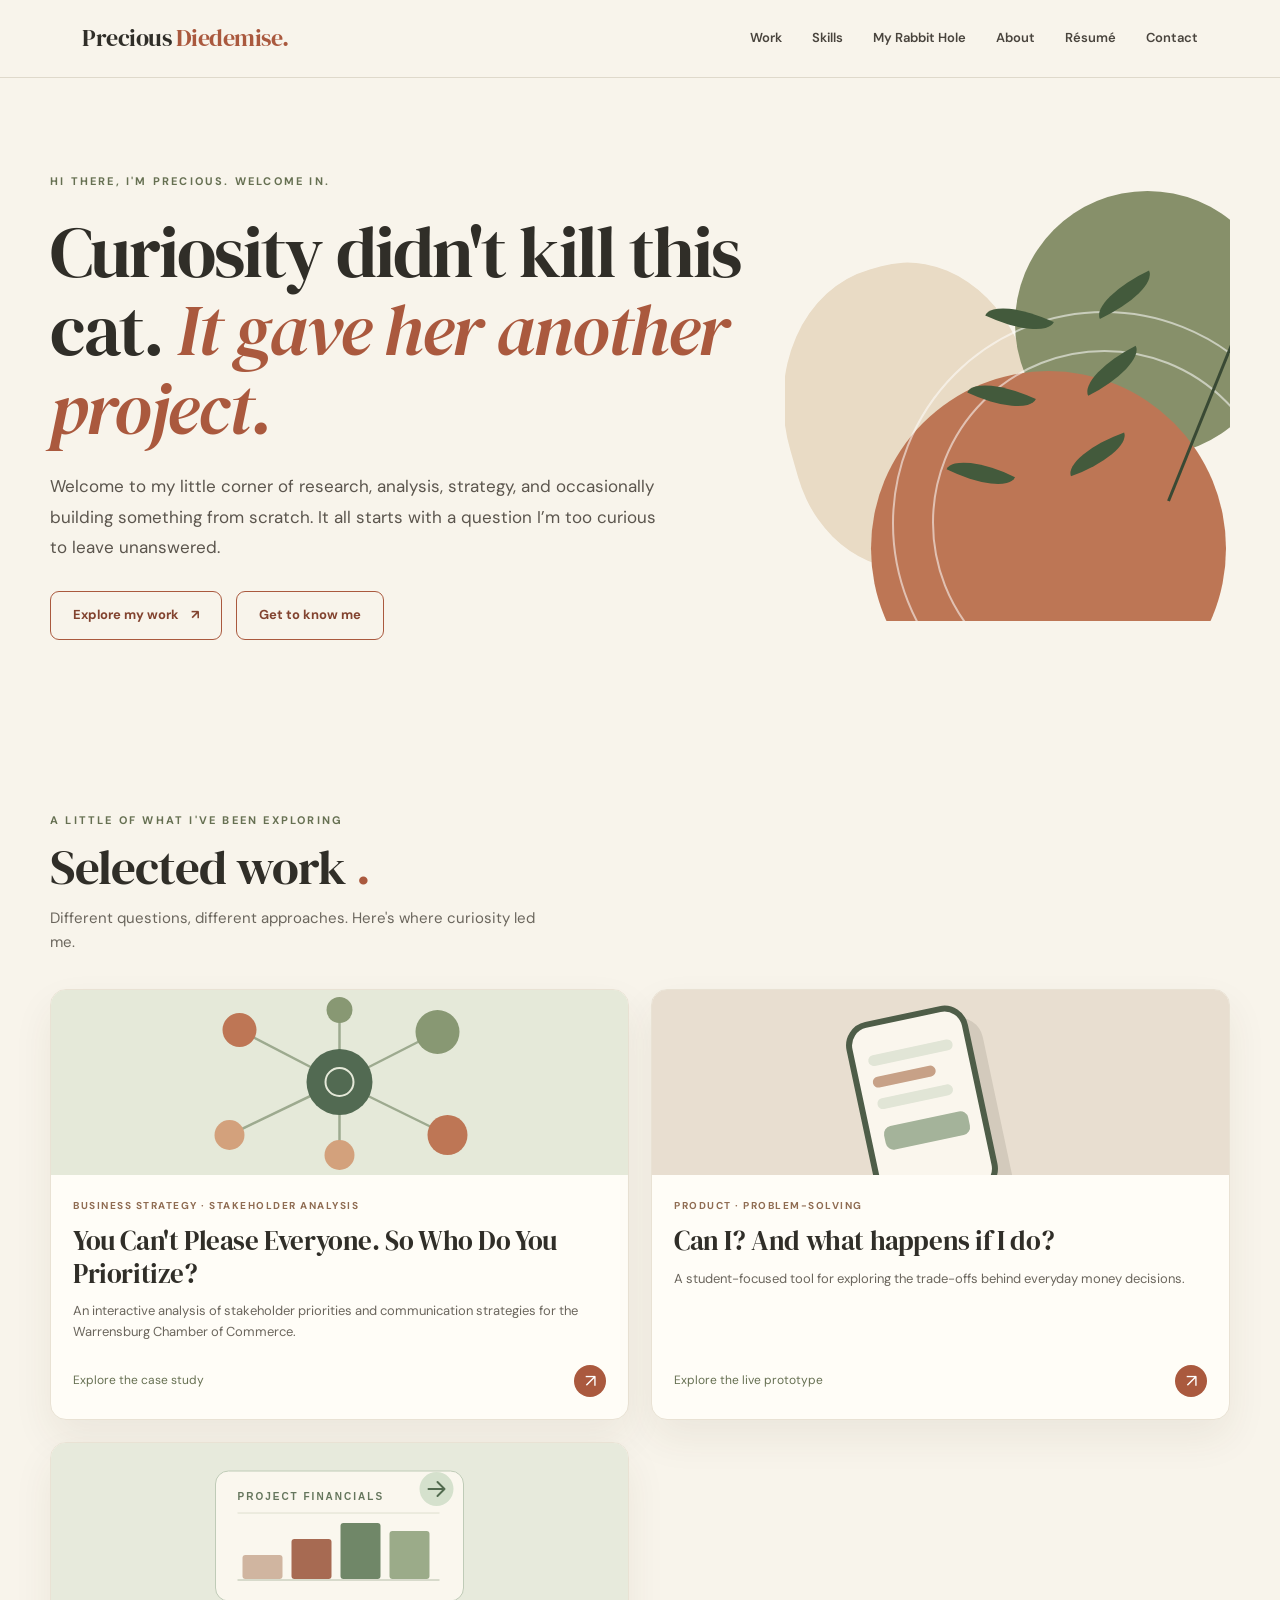
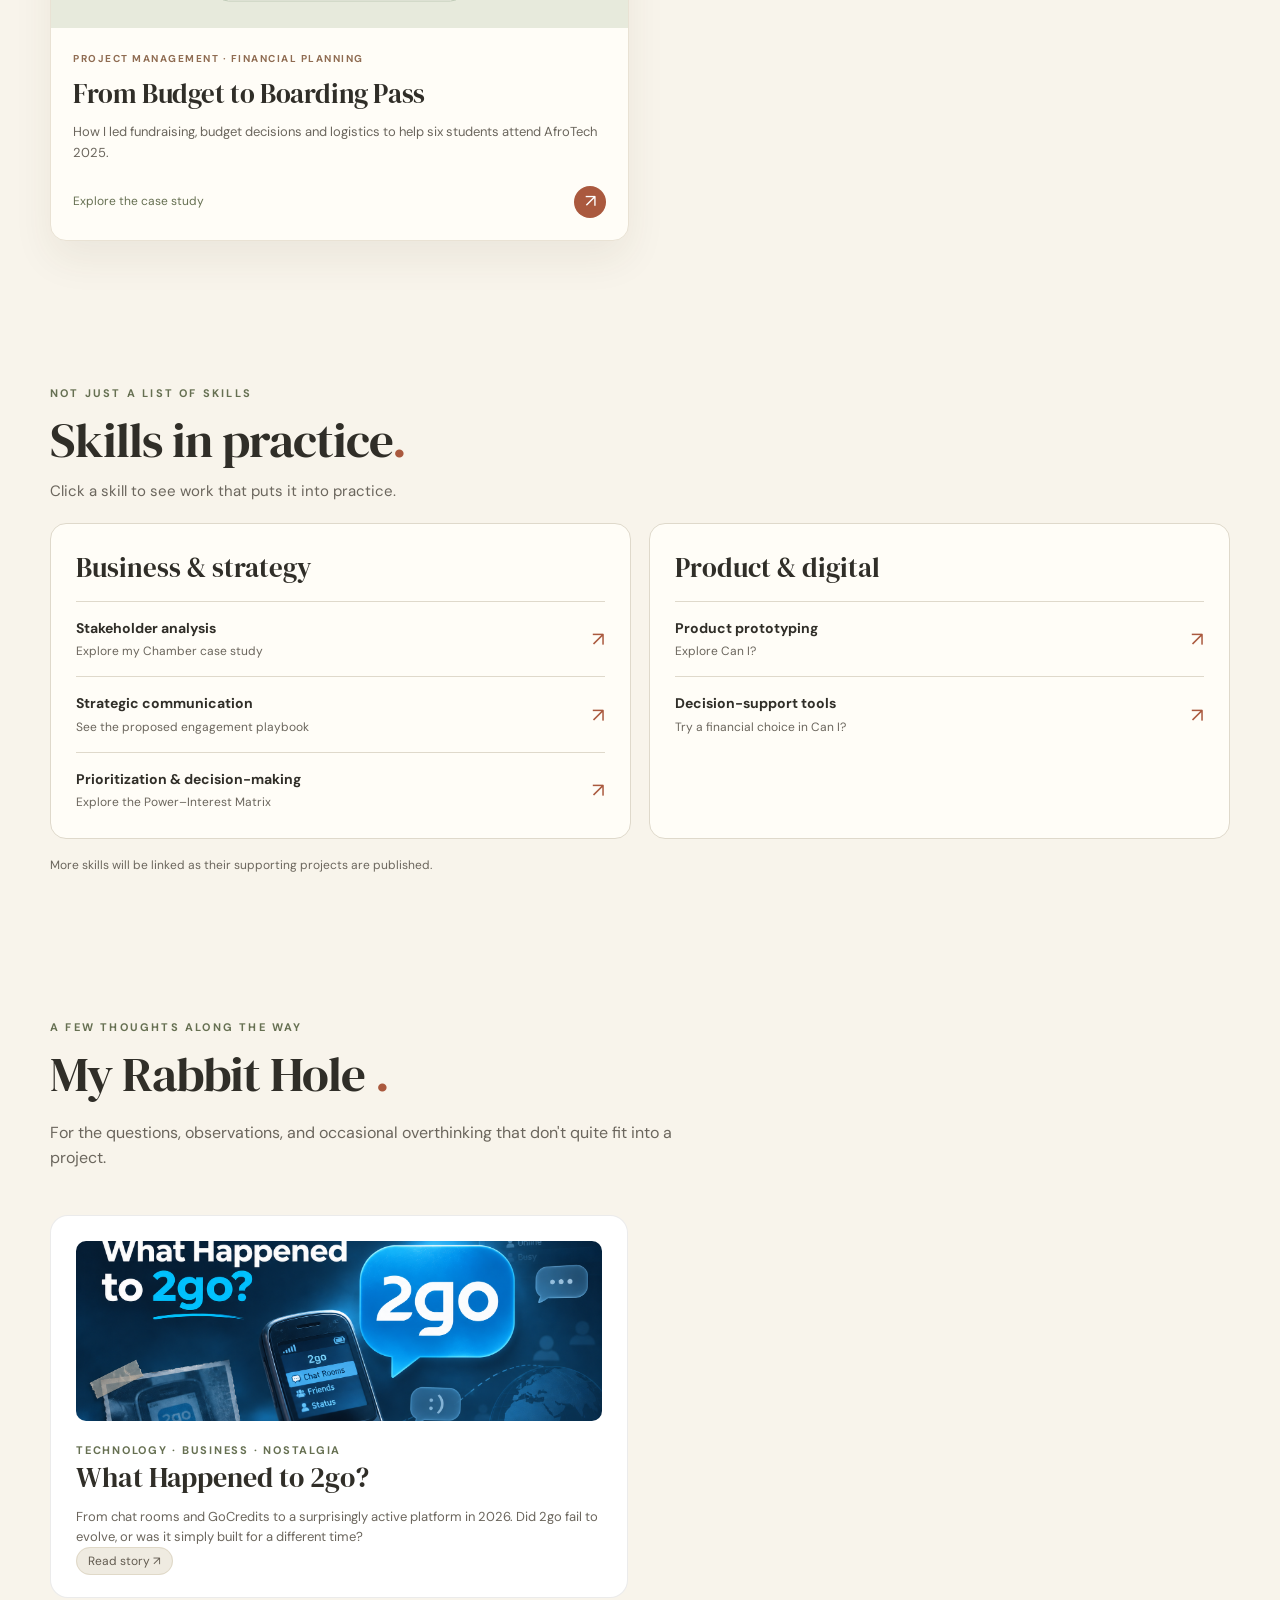
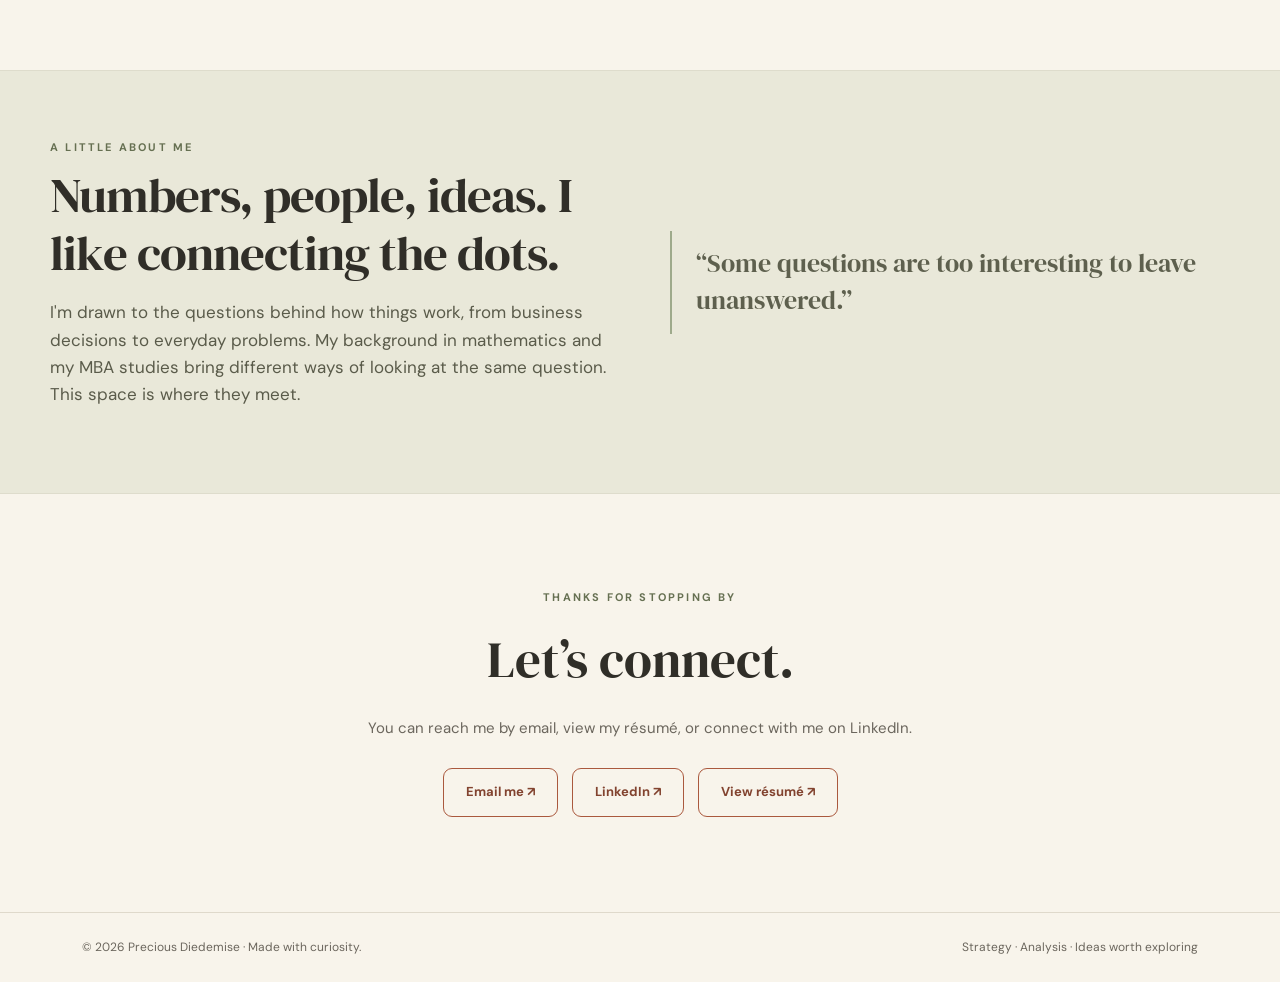
==== commit b174ba82: "Add AfroTech fundraising project card to index.html Added AfroTech fundraising project card with det" ====
--- a/index.html
+++ b/index.html
@@ -101,15 +101,78 @@
             <div class="project-bottom"><span>Explore the live prototype</span><span class="circle-arrow">↗</span></div>
           </div>
         </a>
-        <!-- Can I? project -->
-<a href="can-i-case-study.html">
-  ... existing Can I? card code ...
+        
+<!-- AfroTech Fundraising Project -->
+<a class="project" href="afrotech-fundraiser.html">
+  <div class="project-art"
+       style="background:#e7eadc;display:grid;place-items:center;overflow:hidden"
+       aria-hidden="true">
+
+    <svg viewBox="0 0 360 185"
+         width="100%" height="100%"
+         xmlns="http://www.w3.org/2000/svg">
+
+      <rect x="56" y="28" width="248" height="130"
+            rx="13" fill="#faf7ee" stroke="#bfcbb7"/>
+
+      <text x="78" y="57"
+            fill="#65765d"
+            font-family="Arial,sans-serif"
+            font-size="10"
+            font-weight="bold"
+            letter-spacing="2">
+        PROJECT FINANCIALS
+      </text>
+
+      <line x1="78" y1="70" x2="280" y2="70"
+            stroke="#dedfce"/>
+
+      <rect x="83" y="112" width="40" height="24"
+            rx="3" fill="#d0b5a0"/>
+
+      <rect x="132" y="96" width="40" height="40"
+            rx="3" fill="#a76a52"/>
+
+      <rect x="181" y="80" width="40" height="56"
+            rx="3" fill="#708768"/>
+
+      <rect x="230" y="88" width="40" height="48"
+            rx="3" fill="#9bab89"/>
+
+      <line x1="78" y1="137" x2="280" y2="137"
+            stroke="#b5bea9"/>
+
+      <circle cx="277" cy="46" r="17"
+              fill="#d5e1cd"/>
+
+      <path d="M269 46h16m-7-7 7 7-7 7"
+            fill="none"
+            stroke="#526b4f"
+            stroke-width="2"
+            stroke-linecap="round"
+            stroke-linejoin="round"/>
+    </svg>
+  </div>
+
+  <div class="project-body">
+    <span class="tag">
+      Project management · Financial planning
+    </span>
+
+    <h3>From Budget to Boarding Pass</h3>
+
+    <p>
+      How I led fundraising, budget decisions and logistics
+      to help six students attend AfroTech 2025.
+    </p>
+
+    <div class="project-bottom">
+      <span>Explore the case study</span>
+      <span class="circle-arrow">↗</span>
+    </div>
+  </div>
 </a>
 
-<!-- Paste the AfroTech project card here -->
-<a class="project" href="afrotech-fundraiser.html">
-  ... AfroTech card code ...
-</a>
       </div>
     </section>
 
